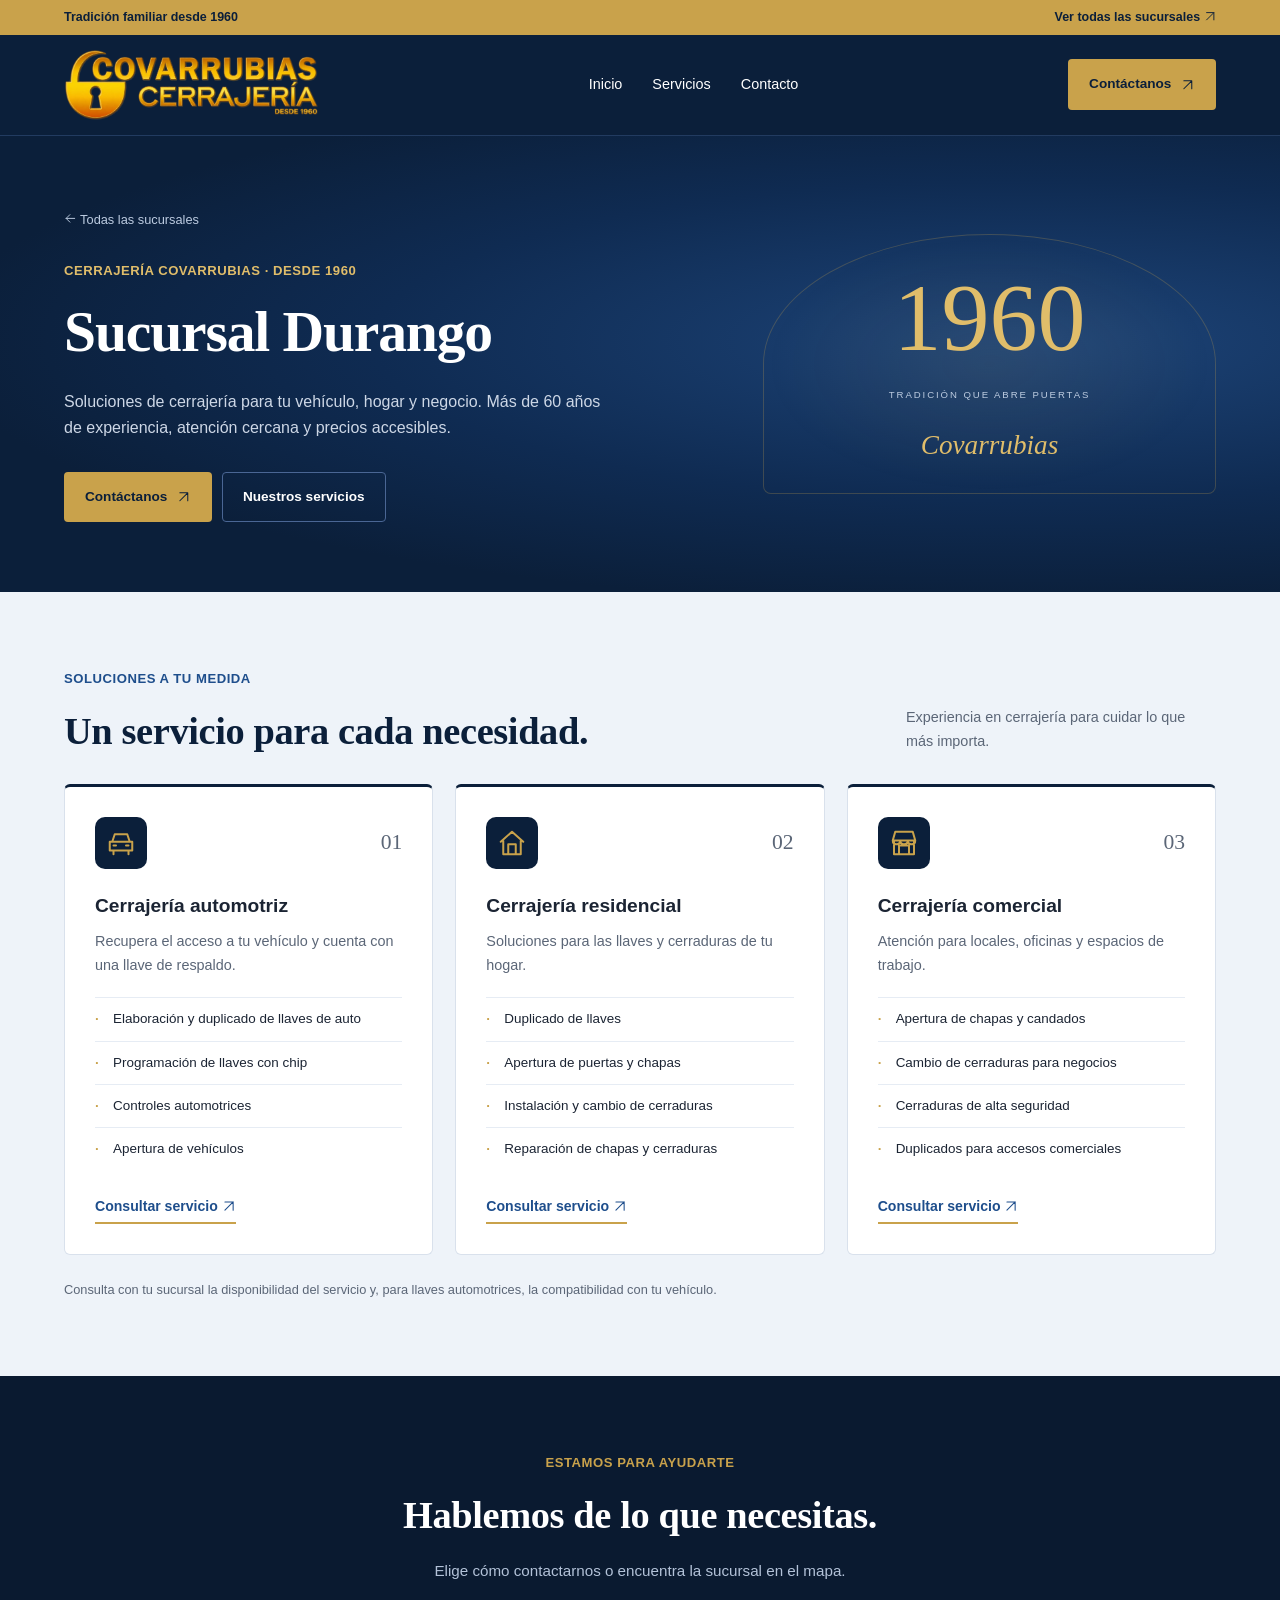
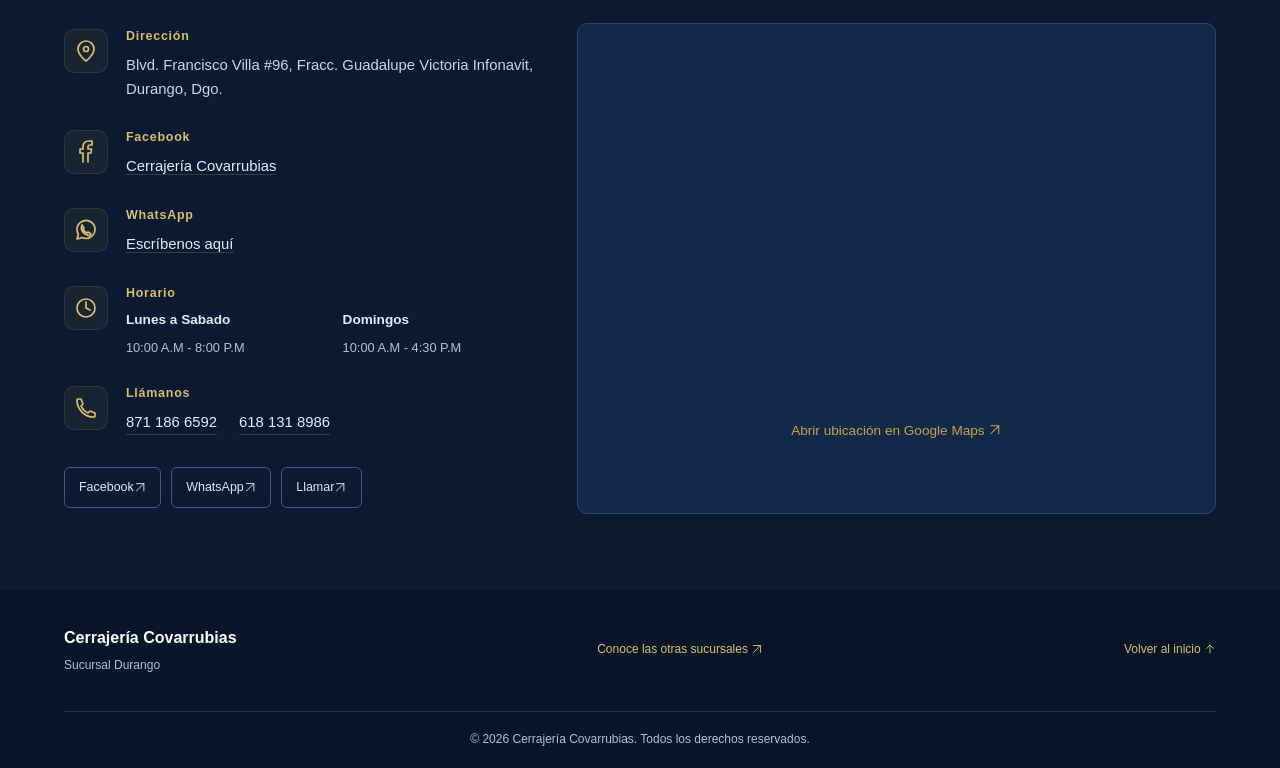
==== sucursales/durango.html @ 347af793 "Primera version" ====
<!DOCTYPE html>
<html lang="es-MX">
<head>
<meta charset="UTF-8"><meta name="viewport" content="width=device-width, initial-scale=1.0">
<meta name="description" content="Cerrajería Covarrubias, Sucursal Durango. Consulta servicios, ubicación y contacto.">
<title>Sucursal Durango | Cerrajería Covarrubias</title>
<link rel="stylesheet" href="../css/estilos.css">
</head>
<body class="pagina-sucursal" data-sucursal="durango">
<a class="saltar" href="#contenido">Ir al contenido</a>
<div class="franja"><div class="contenedor"><span>Tradición familiar desde 1960</span><a href="../index.html#contacto">Ver todas las sucursales <svg class="icono-flecha" viewBox="0 0 24 24" fill="none" stroke="currentColor" stroke-width="1.8" stroke-linecap="round" stroke-linejoin="round" aria-hidden="true" focusable="false"><path d="M5 19 19 5M5 5h14v14"/></svg></a></div></div>
<header class="encabezado"><div class="contenedor barra">
<a href="../index.html" aria-label="Cerrajería Covarrubias, página principal"><img class="logo" src="../img/logotipo.png" alt="Cerrajería Covarrubias, desde 1960" width="1600" height="537"></a>
<nav aria-label="Navegación de la sucursal"><a href="#inicio">Inicio</a><a href="#servicios">Servicios</a><a href="#contacto">Contacto</a></nav>
<a class="boton principal contacto-header" href="#contacto">Contáctanos <svg class="icono-flecha" viewBox="0 0 24 24" fill="none" stroke="currentColor" stroke-width="1.8" stroke-linecap="round" stroke-linejoin="round" aria-hidden="true" focusable="false"><path d="M5 19 19 5M5 5h14v14"/></svg></a>
</div></header>
<main id="contenido">
<section class="presentacion" id="inicio"><div class="contenedor portada portada-sucursal">
<div><a class="regresar" href="../index.html#contacto"><svg class="icono-flecha" viewBox="0 0 24 24" fill="none" stroke="currentColor" stroke-width="1.8" stroke-linecap="round" stroke-linejoin="round" aria-hidden="true" focusable="false"><path d="M20 12H4m7-7-7 7 7 7"/></svg> Todas las sucursales</a><p class="etiqueta">CERRAJERÍA COVARRUBIAS · DESDE 1960</p><h1>Sucursal Durango</h1><p class="introduccion">Soluciones de cerrajería para tu vehículo, hogar y negocio. Más de 60 años de experiencia, atención cercana y precios accesibles.</p><div class="acciones"><a class="boton principal" href="#contacto">Contáctanos <svg class="icono-flecha" viewBox="0 0 24 24" fill="none" stroke="currentColor" stroke-width="1.8" stroke-linecap="round" stroke-linejoin="round" aria-hidden="true" focusable="false"><path d="M5 19 19 5M5 5h14v14"/></svg></a><a class="boton oscuro" href="#servicios">Nuestros servicios</a></div></div>
<div class="marca-sucursal" aria-hidden="true"><span class="marca-anio">1960</span><span class="marca-leyenda">TRADICIÓN QUE ABRE PUERTAS</span><span class="marca-firma">Covarrubias</span></div>
</div></section>
<section class="fondo-claro" id="servicios"><div class="contenedor seccion">
  <div class="titulo-seccion"><div><p class="etiqueta">SOLUCIONES A TU MEDIDA</p><h2>Un servicio para cada necesidad.</h2></div><p>Experiencia en cerrajería para cuidar lo que más importa.</p></div>
  <div class="servicios-grid">
    <article class="servicio"><div class="cabecera-servicio"><span class="icono"><svg viewBox="0 0 24 24" fill="none" stroke="currentColor" stroke-width="1.6" stroke-linecap="round" stroke-linejoin="round" aria-hidden="true"><path d="m5 11 2-6h10l2 6M3 11h18v7H3zM6 18v3m12-3v3M6 14h2m8 0h2"/></svg></span><span class="numero">01</span></div><h3>Cerrajería automotriz</h3><p>Recupera el acceso a tu vehículo y cuenta con una llave de respaldo.</p><ul><li>Elaboración y duplicado de llaves de auto</li><li>Programación de llaves con chip</li><li>Controles automotrices</li><li>Apertura de vehículos</li></ul><a class="enlace" href="#contacto">Consultar servicio <svg class="icono-flecha" viewBox="0 0 24 24" fill="none" stroke="currentColor" stroke-width="1.8" stroke-linecap="round" stroke-linejoin="round" aria-hidden="true" focusable="false"><path d="M5 19 19 5M5 5h14v14"/></svg></a></article>
    <article class="servicio"><div class="cabecera-servicio"><span class="icono"><svg viewBox="0 0 24 24" fill="none" stroke="currentColor" stroke-width="1.6" stroke-linecap="round" stroke-linejoin="round" aria-hidden="true"><path d="m3 11 9-8 9 8M5 10v11h14V10M9 21v-8h6v8"/></svg></span><span class="numero">02</span></div><h3>Cerrajería residencial</h3><p>Soluciones para las llaves y cerraduras de tu hogar.</p><ul><li>Duplicado de llaves</li><li>Apertura de puertas y chapas</li><li>Instalación y cambio de cerraduras</li><li>Reparación de chapas y cerraduras</li></ul><a class="enlace" href="#contacto">Consultar servicio <svg class="icono-flecha" viewBox="0 0 24 24" fill="none" stroke="currentColor" stroke-width="1.8" stroke-linecap="round" stroke-linejoin="round" aria-hidden="true" focusable="false"><path d="M5 19 19 5M5 5h14v14"/></svg></a></article>
    <article class="servicio"><div class="cabecera-servicio"><span class="icono"><svg viewBox="0 0 24 24" fill="none" stroke="currentColor" stroke-width="1.6" stroke-linecap="round" stroke-linejoin="round" aria-hidden="true"><path d="M3 10h18l-2-7H5zM4 10v11h16V10M8 21v-7h8v7M3 10c0 4 6 4 6 0 0 4 6 4 6 0 0 4 6 4 6 0"/></svg></span><span class="numero">03</span></div><h3>Cerrajería comercial</h3><p>Atención para locales, oficinas y espacios de trabajo.</p><ul><li>Apertura de chapas y candados</li><li>Cambio de cerraduras para negocios</li><li>Cerraduras de alta seguridad</li><li>Duplicados para accesos comerciales</li></ul><a class="enlace" href="#contacto">Consultar servicio <svg class="icono-flecha" viewBox="0 0 24 24" fill="none" stroke="currentColor" stroke-width="1.8" stroke-linecap="round" stroke-linejoin="round" aria-hidden="true" focusable="false"><path d="M5 19 19 5M5 5h14v14"/></svg></a></article>
  </div><p class="nota">Consulta con tu sucursal la disponibilidad del servicio y, para llaves automotrices, la compatibilidad con tu vehículo.</p>
</div></section>
<section id="contacto" class="contacto-social"><div class="contenedor seccion">
 <div class="contacto-intro"><p class="etiqueta">ESTAMOS PARA AYUDARTE</p><h2>Hablemos de lo que necesitas.</h2><p>Elige cómo contactarnos o encuentra la sucursal en el mapa.</p></div>
 <div class="contacto-mapa"><div class="contacto-lista"><div class="fila-contacto"><span class="icono-fila" aria-hidden="true"><svg viewBox="0 0 24 24" fill="none" stroke="currentColor" stroke-width="1.7" stroke-linecap="round" stroke-linejoin="round" focusable="false"><path d="M20 10c0 6-8 12-8 12S4 16 4 10a8 8 0 1 1 16 0Z"/><circle cx="12" cy="10" r="2.5"/></svg></span><div><h3>Dirección</h3><p data-texto="direccion">Blvd. Francisco Villa #96, Fracc. Guadalupe Victoria Infonavit, Durango, Dgo.</p></div></div><div class="fila-contacto"><span class="icono-fila" aria-hidden="true"><svg viewBox="0 0 24 24" fill="none" stroke="currentColor" stroke-width="1.7" stroke-linecap="round" stroke-linejoin="round" focusable="false"><path d="M14 22v-9h3l.5-4H14V7c0-1.5.6-2 2-2h2V1h-3c-4 0-6 2-6 6v2H6v4h3v9"/></svg></span><div><h3>Facebook</h3><a data-red="facebook" data-facebook-nombre>Visita nuestra página</a></div></div><div class="fila-contacto"><span class="icono-fila" aria-hidden="true"><svg viewBox="0 0 24 24" fill="none" stroke="currentColor" stroke-width="1.7" stroke-linecap="round" stroke-linejoin="round" focusable="false"><path d="M21 11.5a9 9 0 0 1-9 9 9 9 0 0 1-4-.9L3 21l1.4-4.7A9 9 0 1 1 21 11.5Z"/><path d="m8 7 2 3-1 1a9 9 0 0 0 4 4l1-1 3 2c-1 3-4 1-6 0s-5-5-3-9Z"/></svg></span><div><h3>WhatsApp</h3><a data-red="whatsapp">Escríbenos aquí</a></div></div><div class="fila-contacto"><span class="icono-fila" aria-hidden="true"><svg viewBox="0 0 24 24" fill="none" stroke="currentColor" stroke-width="1.7" stroke-linecap="round" stroke-linejoin="round" focusable="false"><circle cx="12" cy="12" r="9"/><path d="M12 6v6l4 2"/></svg></span><div><h3>Horario</h3><div class="horarios" data-horarios>Consulta nuestros horarios</div></div></div><div class="fila-contacto"><span class="icono-fila" aria-hidden="true"><svg viewBox="0 0 24 24" fill="none" stroke="currentColor" stroke-width="1.7" stroke-linecap="round" stroke-linejoin="round" focusable="false"><path d="M7 3H4a1 1 0 0 0-1 1c0 9.4 7.6 17 17 17a1 1 0 0 0 1-1v-3l-5-2-2 2a14 14 0 0 1-7-7l2-2z"/></svg></span><div><h3>Llámanos</h3><div class="telefonos-contacto" data-telefonos>Consulta nuestros teléfonos</div></div></div><div class="botones-sociales"><a class="boton-social" data-red="facebook">Facebook <svg class="icono-flecha" viewBox="0 0 24 24" fill="none" stroke="currentColor" stroke-width="1.8" stroke-linecap="round" stroke-linejoin="round" aria-hidden="true" focusable="false"><path d="M5 19 19 5M5 5h14v14"/></svg></a><a class="boton-social" data-red="whatsapp">WhatsApp <svg class="icono-flecha" viewBox="0 0 24 24" fill="none" stroke="currentColor" stroke-width="1.8" stroke-linecap="round" stroke-linejoin="round" aria-hidden="true" focusable="false"><path d="M5 19 19 5M5 5h14v14"/></svg></a><a class="boton-social" data-llamada>Llamar <svg class="icono-flecha" viewBox="0 0 24 24" fill="none" stroke="currentColor" stroke-width="1.8" stroke-linecap="round" stroke-linejoin="round" aria-hidden="true" focusable="false"><path d="M5 19 19 5M5 5h14v14"/></svg></a></div></div><div class="mapa-sucursal"><iframe title="Mapa de Sucursal Durango, Cerrajería Covarrubias" src="https://www.google.com/maps?q=Boulevard%20Francisco%20Villa%2096%2C%20Guadalupe%20Victoria%20Infonavit%2C%20Durango%2C%20Durango&amp;output=embed" loading="eager" referrerpolicy="strict-origin-when-cross-origin" allowfullscreen></iframe><a href="https://maps.app.goo.gl/Qq6E7m3ZsMFEN5Fp7" target="_blank" rel="noopener noreferrer">Abrir ubicación en Google Maps <svg class="icono-flecha" viewBox="0 0 24 24" fill="none" stroke="currentColor" stroke-width="1.8" stroke-linecap="round" stroke-linejoin="round" aria-hidden="true" focusable="false"><path d="M5 19 19 5M5 5h14v14"/></svg><span class="solo-lector"> (abre otra pestaña)</span></a></div></div>
 </div></section>
</main>
<footer><div class="contenedor pie"><div><strong>Cerrajería Covarrubias</strong><p>Sucursal Durango</p></div><a href="../index.html#contacto">Conoce las otras sucursales <svg class="icono-flecha" viewBox="0 0 24 24" fill="none" stroke="currentColor" stroke-width="1.8" stroke-linecap="round" stroke-linejoin="round" aria-hidden="true" focusable="false"><path d="M5 19 19 5M5 5h14v14"/></svg></a><a href="#inicio">Volver al inicio <svg class="icono-flecha" viewBox="0 0 24 24" fill="none" stroke="currentColor" stroke-width="1.8" stroke-linecap="round" stroke-linejoin="round" aria-hidden="true" focusable="false"><path d="M12 20V4m-7 7 7-7 7 7"/></svg></a></div><div class="contenedor derechos">© 2026 Cerrajería Covarrubias. Todos los derechos reservados.</div></footer>
<script src="../js/configuracion.js"></script>
<script src="../js/contacto.js"></script>
</body>
</html>
---- css/estilos.css ----
/* Identidad: azul marino, azul y dorado. Sin fuentes ni bibliotecas externas. */
:root {
  --marino:#0b1f3a;
  --marino-profundo:#071529;
  --azul:#1e4e8c;
  --azul-claro:#eef3f9;
  --oro:#c9a24b;
  --oro-claro:#e0bd6a;
  --oro-oscuro:#8a6a1f;
  --texto:#1b2433;
  --gris:#5b6677;
  --linea:#d9e1ec;
}
* { box-sizing:border-box; }
html { scroll-behavior:smooth; scroll-padding-top:110px; }
body { margin:0; font-family:Arial,Helvetica,sans-serif; color:var(--texto); line-height:1.65; }
a { color:inherit; }
img { display:block; max-width:100%; height:auto; }
.contenedor { width:min(1200px,90%); margin-inline:auto; }
.franja { background:var(--oro); color:var(--marino); font-size:.78rem; font-weight:600; }
.franja .contenedor { display:flex; justify-content:space-between; padding-block:7px; }
.franja a { text-decoration:none; }
.encabezado { position:sticky; top:0; z-index:20; background:var(--marino); color:#fff; border-bottom:1px solid #223b60; }
.barra { display:flex; align-items:center; justify-content:space-between; gap:24px; padding-block:14px; }
.logo { width:255px; }
nav { display:flex; gap:30px; }
nav a { text-decoration:none; font-size:.9rem; padding:10px 0; position:relative; }
nav a::after { content:''; position:absolute; bottom:2px; left:0; width:0; height:2px; background:var(--oro); transition:width .2s; }
nav a:hover::after,nav a:focus-visible::after { width:100%; }
.boton { display:inline-flex; align-items:center; justify-content:center; gap:10px; padding:13px 20px; border:1px solid transparent; border-radius:5px; font-weight:700; font-size:.85rem; text-decoration:none; transition:background .2s,transform .2s,box-shadow .2s; }
.boton:hover {  }
.principal { background:var(--oro); color:#0b1f3a; }
.principal:hover { background:#e0bd6a; box-shadow:0 5px 20px #c9a24b20; }
.oscuro { border-color:#4a6694; color:white; }
.oscuro:hover { background:#16335c; }
.secundario { border-color:#d9e1ec; background:white; }
.secundario:hover { background:#eef3f9; }
.presentacion { background:radial-gradient(ellipse at 80% 45%,#1d4478 0%,#0f2b52 45%,#0b1f3a 75%); color:white; overflow:hidden; }
.portada { display:grid; grid-template-columns:1.2fr 1fr; gap:50px; align-items:center; padding-block:72px 58px; }
.etiqueta { display:flex; align-items:center; gap:12px; color:var(--azul); font-size:.82rem; font-weight:700; letter-spacing:.04em; margin:0 0 18px; }
.presentacion .etiqueta,.domicilio .etiqueta { color:var(--oro); }
.linea { width:30px; height:2px; background:var(--oro); }
h1 { font-family:Georgia,"Times New Roman",serif; font-weight:700; font-size:clamp(2.7rem,5vw,4.5rem); line-height:1.1; letter-spacing:-.02em; margin:0 0 26px; }
h1 em { color:var(--oro-claro); font-style:italic; font-weight:400; }
.introduccion { color:#cdd7e6; max-width:550px; font-size:1rem; margin-bottom:30px; }
.acciones { display:flex; flex-wrap:wrap; gap:10px; }
.confianza { display:flex; gap:30px; border-top:1px solid #2f4d7a; margin-top:34px; padding-top:22px; font-size:.78rem; color:#c0cde0; }
.confianza strong { color:white; }
.visual-portada { position:relative; height:420px; display:flex; align-items:center; justify-content:center; }
.circulo { position:absolute; width:350px; height:350px; border:1px solid #c9a24b33; border-radius:50%; }
.circulo-dos { width:280px; height:280px; border-style:dashed; }
.llave-hero { position:relative; width:360px; filter:drop-shadow(12px 20px 16px #0008); }
.rotulo { position:absolute; font-size:.65rem; letter-spacing:.17em; color:#c3d0e4; }
.rotulo-arriba { top:0; right:0; }
.rotulo-abajo { bottom:0; left:5%; color:var(--oro); font-weight:700; }
.rotulo-abajo span { display:block; color:#a9b9d1; letter-spacing:0; font-weight:400; margin-top:4px; }
.sello { position:absolute; right:0; bottom:38px; background:var(--oro); color:var(--marino); padding:18px; width:120px; transform:rotate(6deg); box-shadow:0 8px 25px #0004; }
.sello strong { display:block; font-family:Georgia,serif; font-size:2rem; line-height:1.1; }
.sello span { display:block; font-size:.52rem; letter-spacing:.1em; margin-top:7px; }
.banda-servicios { background:#10294a; color:#dbe5f3; border-top:1px solid #23406b; }
.banda-servicios .contenedor { display:grid; grid-template-columns:repeat(4,1fr); padding-block:22px; }
.banda-servicios span { display:flex; gap:14px; align-items:center; justify-content:center; font-size:.85rem; border-right:1px solid #2a4670; }
.banda-servicios span:last-child { border:0; }
.banda-servicios svg { width:25px; height:25px; color:var(--oro); }
.seccion { padding-block:76px; }
h2 { font-family:Georgia,"Times New Roman",serif; font-weight:700; font-size:clamp(1.8rem,3vw,2.5rem); line-height:1.2; letter-spacing:-.01em; margin:0 0 20px; color:var(--marino); }
.nosotros { display:grid; grid-template-columns:1fr 1fr; gap:70px; }
.nosotros p:not(.etiqueta) { color:var(--gris); margin:0 0 18px; }
.enlace { font-size:.88rem; text-decoration:none; font-weight:700; color:var(--azul); border-bottom:2px solid var(--oro); padding-bottom:4px; width:fit-content; }
.enlace:hover { color:#0b1f3a; }
.fondo-claro { background:var(--azul-claro); }
.titulo-seccion { display:flex; justify-content:space-between; align-items:end; gap:40px; margin-bottom:30px; }
.titulo-seccion h2 { margin-bottom:0; }
.titulo-seccion>p { max-width:310px; font-size:.9rem; color:var(--gris); margin:0; }
.servicios-grid { display:grid; grid-template-columns:repeat(3,minmax(0,1fr)); gap:22px; }
.servicio { background:white; border:1px solid var(--linea); border-top:3px solid var(--marino); border-radius:6px; padding:30px; display:flex; flex-direction:column; transition:box-shadow .25s,border-color .25s; }
.servicio:hover { box-shadow:0 14px 30px #0b1f3a18; border-top-color:var(--oro); }
.cabecera-servicio { display:flex; align-items:center; justify-content:space-between; margin-bottom:25px; }
.icono { display:flex; align-items:center; justify-content:center; width:52px; height:52px; background:#0b1f3a; color:#c9a24b; border-radius:10px; }
.icono svg { width:30px; height:30px; }
.numero { color:#5b6677; font-family:Georgia,serif; font-size:1.35rem; }
h3 { font-size:1.2rem; line-height:1.25; margin:0 0 12px; }
.servicio>p { color:var(--gris); font-size:.9rem; margin:0 0 20px; }
.servicio ul { padding:0; list-style:none; margin:0 0 25px; font-size:.84rem; }
.servicio li { border-top:1px solid #e6ecf4; padding:10px 0 10px 18px; position:relative; }
.servicio li::before { content:'·'; position:absolute; left:0; color:#c9a24b; font-weight:bold; }
.servicio .enlace { margin-top:auto; }
.nota { color:var(--gris); font-size:.8rem; margin:24px 0 0; }
.domicilio { background:linear-gradient(110deg,#0b1f3a,#17406f); color:white; }
.domicilio-interior { padding-block:45px; display:flex; align-items:center; justify-content:space-between; gap:30px; }
.domicilio h2 { margin:0 0 10px; }
.domicilio p:not(.etiqueta) { color:#cdd9ea; margin:0; }
/* Sucursales compactas: cuatro, dos o una columna según el espacio disponible. */
.tarjetas { display:grid; grid-template-columns:repeat(4,minmax(0,1fr)); gap:16px; }
.tarjeta { border:1px solid #d9e1ec; border-radius:9px; padding:24px 20px; display:flex; flex-direction:column; position:relative; overflow:hidden; transition:transform .25s,box-shadow .25s,border-color .25s; }
.tarjeta::before { content:''; position:absolute; top:0; left:0; right:0; height:3px; background:var(--marino); transition:background .25s; }
.tarjeta:hover,.tarjeta:focus-within {  border-color:#b9c8dc; box-shadow:0 12px 26px #0b1f3a14; }
.ciudad { color:var(--gris); font-size:.7rem; margin:0 0 12px; }
.tarjeta h3 { font-size:1.25rem; margin-bottom:18px; }
.telefono { font-size:1.05rem; font-weight:700; text-decoration:none; margin-top:auto; margin-bottom:18px; width:fit-content; }
.tarjeta .acciones { display:grid; grid-template-columns:1fr; gap:8px; }
.tarjeta .boton { font-size:.78rem; padding:9px 12px; }
footer { background:var(--marino-profundo); color:#b3c0d4; }
.pie { display:flex; justify-content:space-between; align-items:center; gap:25px; padding-block:35px; font-size:.75rem; }
.pie strong { font-size:1rem; color:white; }
.pie p { margin:5px 0 0; }
.pie a { color:var(--oro); text-decoration:none; }
a:focus-visible { outline:3px solid #3984d6; outline-offset:5px; }
.saltar { position:absolute; top:-100px; left:15px; background:white; padding:12px; z-index:50; }
.saltar:focus { top:10px; }
.solo-lector { position:absolute; width:1px; height:1px; overflow:hidden; clip-path:inset(50%); }
@media (max-width:1000px) { .contacto-header { display:none; } .portada { gap:25px; } .visual-portada { height:360px; } .llave-hero { width:300px; } .circulo { width:290px; height:290px; } .circulo-dos { width:230px; height:230px; } .tarjetas { grid-template-columns:repeat(2,minmax(0,1fr)); } .servicio { padding:24px; } }
@media (max-width:720px) {
 html { scroll-padding-top:140px; }
 .franja .contenedor { justify-content:center; } .franja a { display:none; }
 .barra { flex-direction:column; gap:7px; padding-block:10px; } .logo { width:220px; } nav { gap:32px; } nav a { padding:6px 0; }
 .portada { grid-template-columns:1fr; padding-block:42px; gap:35px; } .visual-portada { height:310px; max-width:420px; width:100%; margin:auto; } .rotulo-arriba { font-size:.55rem; }
 .banda-servicios .contenedor { grid-template-columns:repeat(2,1fr); gap:22px 0; } .banda-servicios span { font-size:.75rem; } .banda-servicios span:nth-child(2) { border:0; }
 .seccion { padding-block:48px; } .nosotros { grid-template-columns:1fr; gap:20px; } .titulo-seccion { flex-direction:column; align-items:start; gap:15px; } .titulo-seccion>p { max-width:100%; }
 .servicios-grid { grid-template-columns:1fr; } .domicilio-interior { flex-direction:column; align-items:start; }
 .pie { flex-direction:column; align-items:start; gap:18px; }
}
@media (max-width:420px) { .tarjetas { grid-template-columns:1fr; } .tarjeta .acciones { grid-template-columns:1fr 1fr; } .confianza { gap:15px; font-size:.7rem; } }
@media (prefers-reduced-motion:reduce) { html { scroll-behavior:auto; } *,*::before,*::after { transition:none !important; } .boton:hover,.servicio:hover,.tarjeta:hover,.tarjeta:focus-within { transform:none; } }
/* Tarjetas de acceso y páginas independientes de las sucursales. */
.tarjeta-enlace { min-height:150px; padding:22px; }
.indice-sucursal { color:#8a6a1f; font-size:.72rem; letter-spacing:.12em; margin-bottom:16px; }
.tarjeta-enlace h3 { margin-bottom:24px; }
.tarjeta-enlace>.boton { margin-top:auto; width:100%; }
.portada-sucursal { grid-template-columns:1.4fr 1fr; gap:65px; }
.portada-sucursal h1 { font-size:clamp(2.4rem,4.5vw,4rem); }
.regresar { display:inline-block; color:#bccbe0; font-size:.8rem; text-decoration:none; margin-bottom:30px; }
.regresar:hover { color:var(--oro); }
.contacto-destacado { border:1px solid #2f4d7a; background:#12294a; border-radius:12px; padding:32px; }
.telefono-destacado { color:var(--oro); font-size:clamp(1.5rem,2.8vw,2rem); font-weight:700; text-decoration:none; }
.contacto-destacado>p:not(.etiqueta) { color:#c9d5e6; font-size:.9rem; }
.distintivo { display:block; border-top:1px solid #2f4d7a; padding-top:17px; margin-top:23px; color:#d3deed; font-size:.8rem; }
.datos-sucursal { display:grid; grid-template-columns:1fr 1fr; gap:25px; }
.panel-datos { border:1px solid #d9e1ec; border-radius:10px; padding:30px; }
.panel-datos address { font-style:normal; color:var(--gris); }
.panel-datos .boton { margin-top:20px; }
.referencia-local { color:var(--gris); font-size:.9rem; }
.telefono-local { display:inline-block; color:#1e4e8c; font-size:1.6rem; font-weight:700; text-decoration:none; }
.panel-datos>p { color:var(--gris); }
@media (max-width:720px) { .portada-sucursal,.datos-sucursal { grid-template-columns:1fr; gap:25px; } .contacto-destacado,.panel-datos { padding:24px; } }
/* Contacto de sucursales inspirado en la distribución de NUIT. */
.pagina-sucursal .portada-sucursal { padding-block:70px; }
.marca-sucursal { display:flex; flex-direction:column; align-items:center; justify-content:center; min-height:260px; border:1px solid #c9a24b40; border-radius:50% 50% 8px 8px; background:radial-gradient(ellipse,#c9a24b15,transparent 70%); }
.marca-anio { font-family:Georgia,serif; font-size:clamp(4rem,8vw,6rem); line-height:1.2; color:var(--oro); }
.marca-leyenda { font-size:.6rem; letter-spacing:.2em; color:#bccbe0; margin-block:12px 20px; }
.marca-firma { font-family:Georgia,serif; font-style:italic; font-size:1.7rem; color:var(--oro); }
.contacto-social { background:#0a1a30; color:#eef3f9; }
.contacto-intro { text-align:center; margin-bottom:40px; }
.contacto-intro .etiqueta { justify-content:center; color:var(--oro); }
.contacto-intro>p:not(.etiqueta) { color:#b3c2d8; font-size:.95rem; }
.contacto-mapa { display:grid; grid-template-columns:1fr 1.35fr; gap:40px; align-items:start; }
.canales-contacto { display:flex; flex-direction:column; gap:14px; }
.canal { display:flex; align-items:center; gap:18px; padding:22px; background:#12294a; color:#eef3f9; border:1px solid #2a466f; border-radius:9px; font-family:inherit; text-align:left; text-decoration:none; width:100%; transition:transform .2s,border-color .2s,background .2s; }
a.canal:hover {  border-color:var(--oro); background:#183560; }
.canal-icono { width:46px; height:46px; display:flex; align-items:center; justify-content:center; background:#c9a24b18; color:var(--oro); border-radius:50%; flex-shrink:0; }
.canal svg { width:23px; height:23px; }
.canal strong { display:block; font-size:1.05rem; }
.canal small { display:block; color:#b3c2d8; font-size:.8rem; margin-top:3px; }
.flecha { margin-left:auto; color:var(--oro); }
.canal-pendiente { opacity:.65; cursor:default; }
.nota-contacto { color:#b3c2d8; font-size:.8rem; }
.mapa-sucursal { overflow:hidden; border:1px solid #2a466f; border-radius:10px; background:#12294a; }
.mapa-sucursal iframe { display:block; width:100%; height:360px; border:0; }
.mapa-sucursal>a { display:block; text-align:center; padding:16px; color:var(--oro); font-size:.85rem; text-decoration:none; }
.mapa-sucursal>a:hover { background:#183560; }
@media (max-width:720px) { .contacto-mapa { grid-template-columns:1fr; gap:24px; } .marca-sucursal { min-height:220px; max-width:350px; width:100%; margin:auto; } .pagina-sucursal .portada-sucursal { padding-block:42px; } .mapa-sucursal iframe { height:300px; } }
@media (prefers-reduced-motion:reduce) { a.canal:hover { transform:none; } }
/* Organización de contacto: datos con iconos y botones pequeños al pie. */
.contacto-lista { display:flex; flex-direction:column; gap:28px; padding:6px 0; }
.fila-contacto { display:flex; align-items:flex-start; gap:18px; }
.icono-fila { width:44px; height:44px; flex-shrink:0; display:flex; align-items:center; justify-content:center; background:#c9a24b12; border:1px solid #c9a24b26; border-radius:10px; font-size:1.25rem; }
.fila-contacto h3 { font-size:.78rem; letter-spacing:.06em; color:var(--oro-claro); margin:0 0 8px; }
.fila-contacto p { margin:0; color:#cbd6e6; font-size:.93rem; white-space:pre-line; }
.fila-contacto a { font-size:.93rem; color:#e6ecf5; text-decoration:none; border-bottom:1px solid #c9a24b40; }
.fila-contacto a:hover { color:var(--oro); }
.botones-sociales { display:flex; gap:10px; flex-wrap:wrap; margin-top:4px; }
.boton-social { display:inline-flex; align-items:center; justify-content:center; border:1px solid #3d5b88; border-radius:6px; padding:9px 14px; color:#e0e8f4; font-size:.78rem; text-decoration:none; transition:background .2s,border-color .2s; }
.boton-social:hover { background:#c9a24b17; border-color:var(--oro); color:var(--oro); }
.contacto-mapa { align-items:stretch; }
.contacto-mapa .mapa-sucursal { display:flex; flex-direction:column; }
.contacto-mapa .mapa-sucursal iframe { flex:1; min-height:380px; }
@media (max-width:720px) { .contacto-lista { gap:24px; } .contacto-mapa .mapa-sucursal iframe { min-height:310px; } }
/* Días encima de las horas; el segundo horario a la derecha. */
.fila-contacto>div { flex:1; min-width:0; }
.horarios { display:grid; grid-template-columns:repeat(2,minmax(0,1fr)); gap:12px 22px; }
.horario-columna { display:flex; flex-direction:column; gap:5px; }
.horario-dias { color:#e6ecf5; font-size:.85rem; font-weight:600; }
.horario-horas { color:#b3c2d8; font-size:.8rem; }
/* Iconos de contacto vectoriales con el amarillo de la marca. */
.icono-fila { color:var(--oro); }
.icono-fila svg { display:block; width:24px; height:24px; }
/* Portada principal más compacta para mostrar la franja de servicios. */
body:not(.pagina-sucursal) .portada { padding-block:32px 28px; }
body:not(.pagina-sucursal) .confianza { margin-top:24px; padding-top:16px; }
@media (max-width:720px) {
  body:not(.pagina-sucursal) .portada { padding-block:28px; }
}
.derechos { border-top:1px solid #1e3558; padding-block:18px; text-align:center; font-size:.75rem; color:#b3c0d4; }

/* Lisibilidad y acentos del nuevo tema. */
.domicilio h2, .contacto-social h2 { color:#fff; }
.presentacion .etiqueta, .domicilio .etiqueta, .icono-fila, .marca-anio, .marca-firma, .pie a { color:var(--oro-claro); }
.tarjeta:hover::before, .tarjeta:focus-within::before { background:var(--oro); }
.boton { border-radius:4px; }
body { background:#fff; }
.telefonos-contacto { display:flex; flex-wrap:wrap; gap:8px 22px; }
.telefonos-contacto a { white-space:nowrap; }
/* Flechas vectoriales: misma apariencia en móvil y escritorio. */
.icono-flecha { display:inline-block; width:1em; height:1em; vertical-align:-.12em; flex-shrink:0; }
/* Altura explícita del mapa, también en navegadores móviles. */
.contacto-mapa .mapa-sucursal iframe { flex:none; height:380px; min-height:380px; }
@media (max-width:720px) {
  .contacto-mapa .mapa-sucursal iframe { height:310px; min-height:310px; }
}
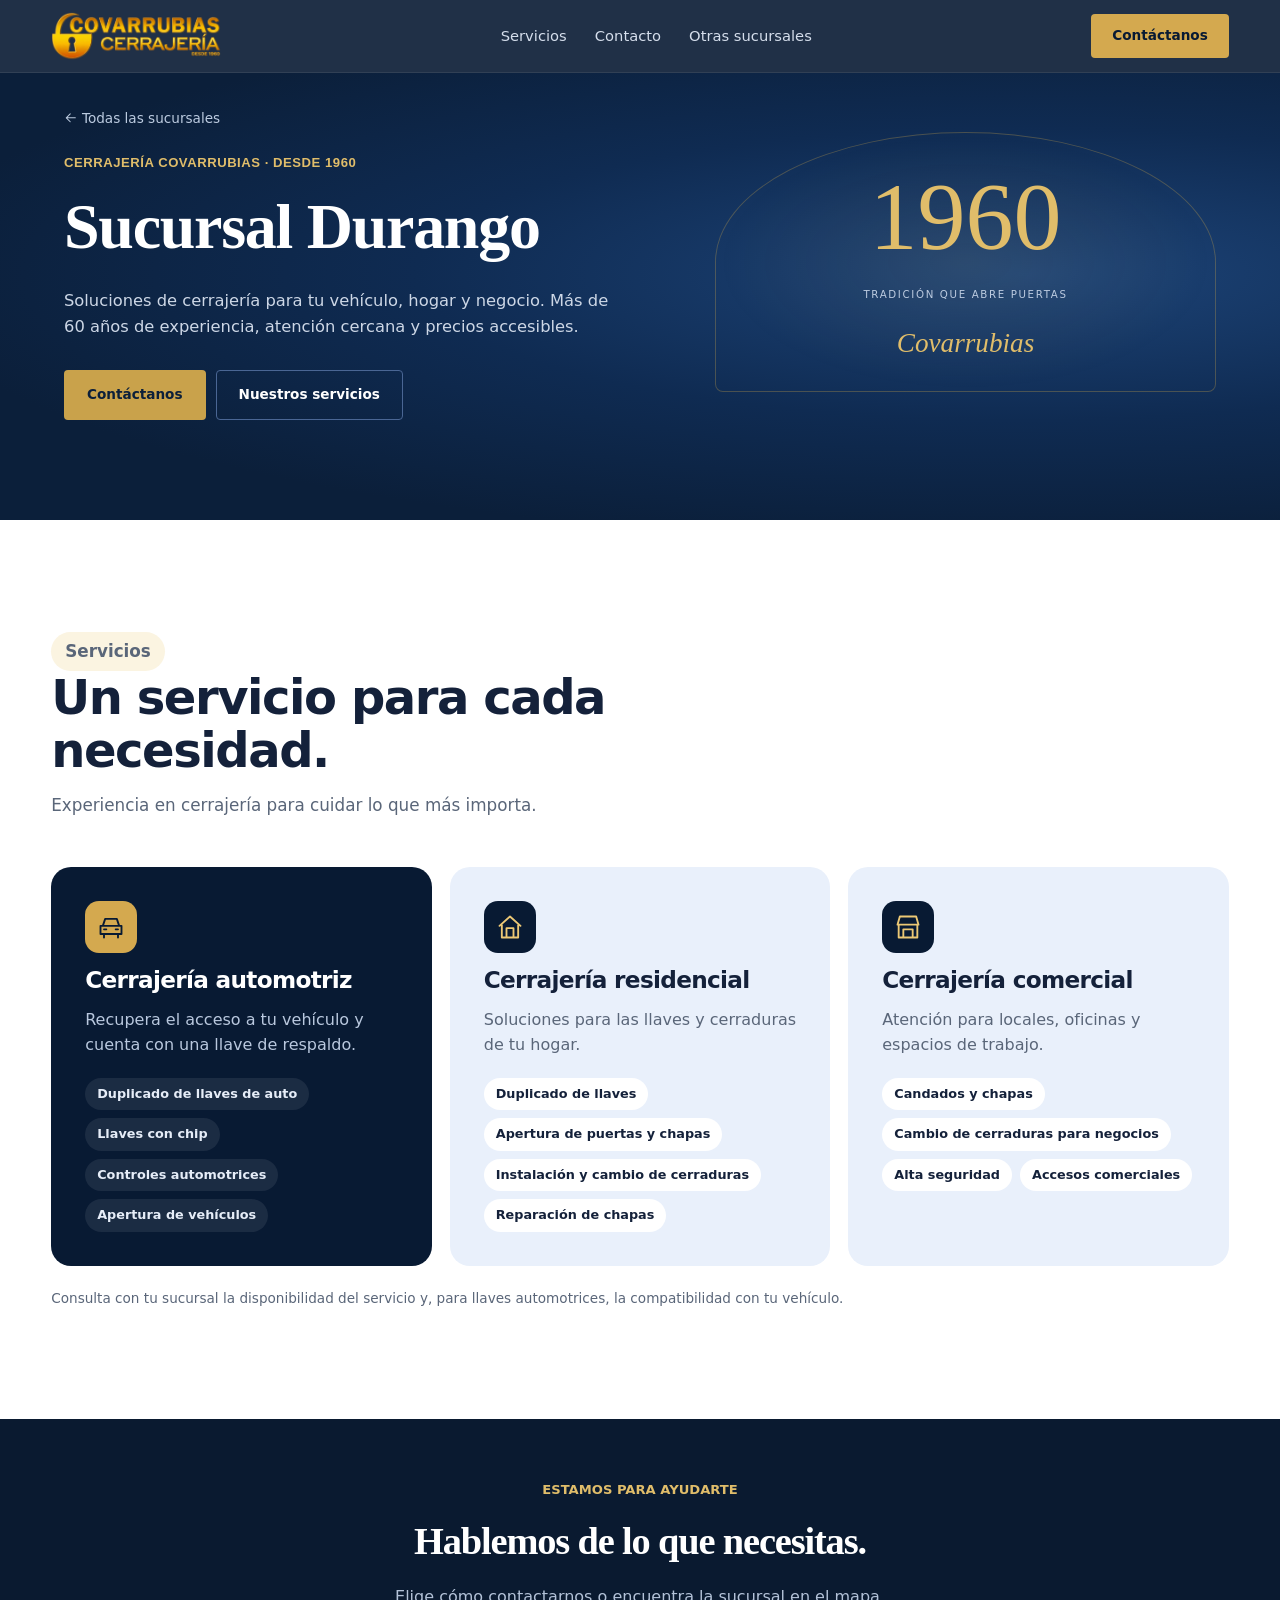
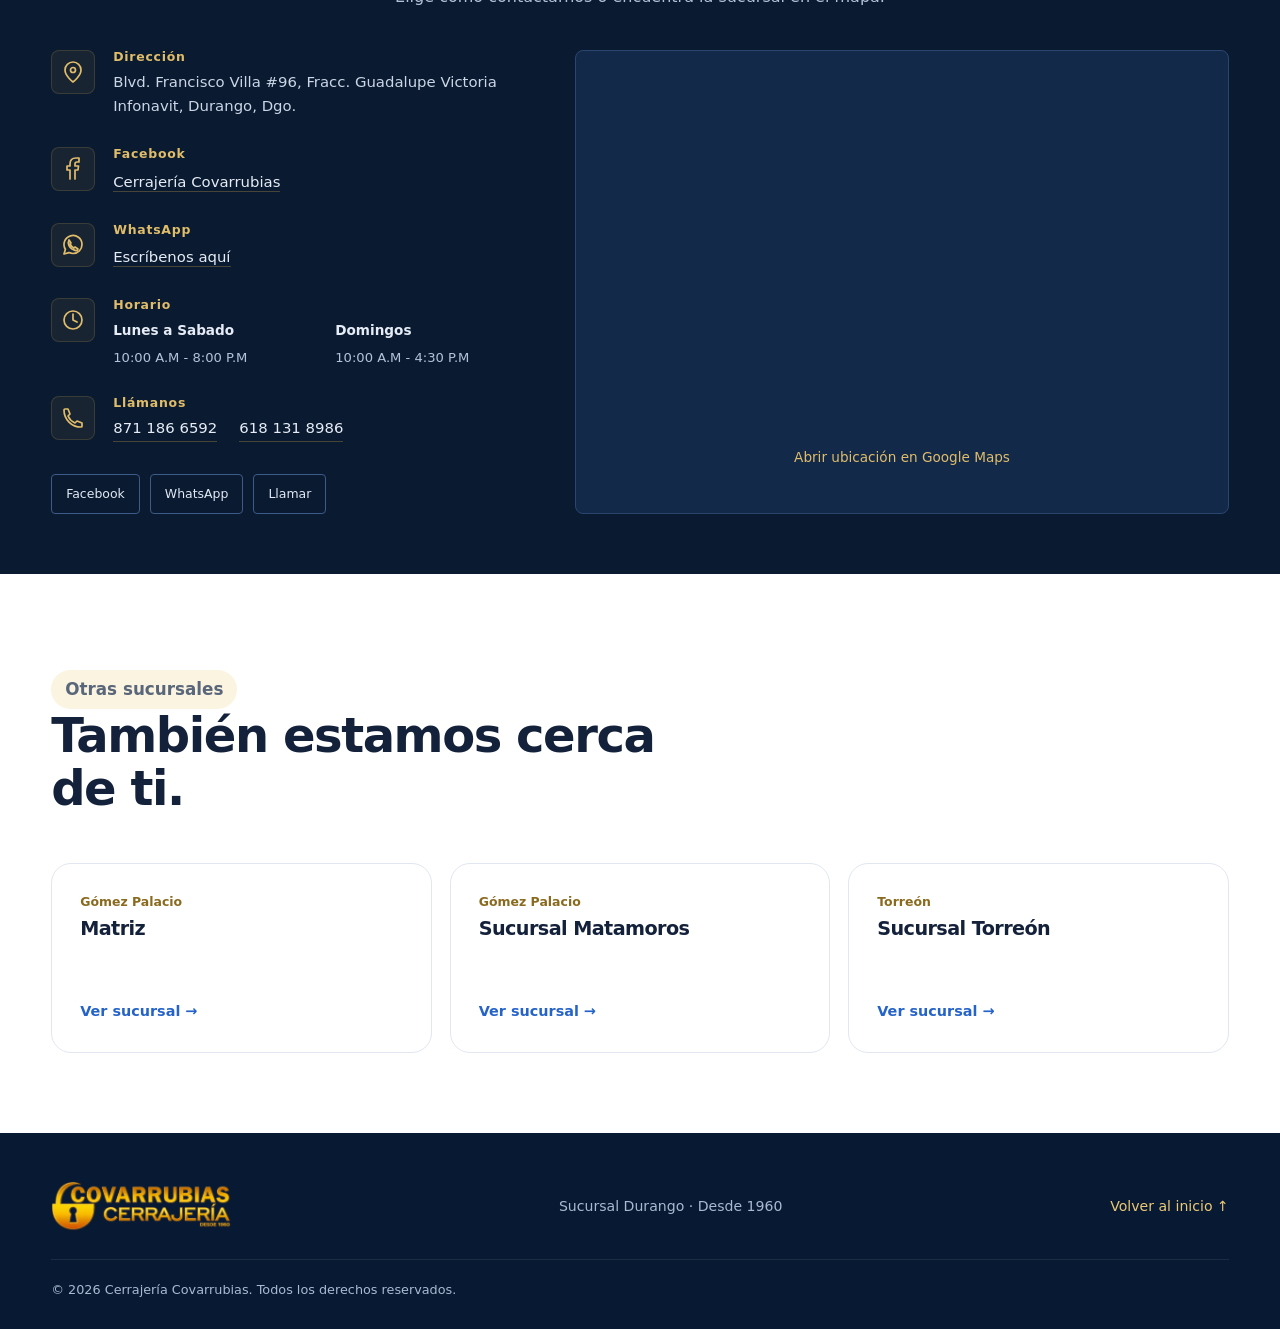
==== commit eb6eaa1d: "Actualizar diseño y simplificar páginas de sucursales" ====
--- a/sucursales/durango.html
+++ b/sucursales/durango.html
@@ -1,39 +1,57 @@
 <!DOCTYPE html>
 <html lang="es-MX">
 <head>
-<meta charset="UTF-8"><meta name="viewport" content="width=device-width, initial-scale=1.0">
+<meta charset="UTF-8">
+<meta name="viewport" content="width=device-width, initial-scale=1.0">
 <meta name="description" content="Cerrajería Covarrubias, Sucursal Durango. Consulta servicios, ubicación y contacto.">
+<meta name="theme-color" content="#081a33">
 <title>Sucursal Durango | Cerrajería Covarrubias</title>
-<link rel="stylesheet" href="../css/estilos.css">
+<link rel="stylesheet" href="../css/inicio.css">
+<link rel="stylesheet" href="../css/sucursal.css">
 </head>
-<body class="pagina-sucursal" data-sucursal="durango">
+<body class="pagina-sucursal">
 <a class="saltar" href="#contenido">Ir al contenido</a>
-<div class="franja"><div class="contenedor"><span>Tradición familiar desde 1960</span><a href="../index.html#contacto">Ver todas las sucursales <svg class="icono-flecha" viewBox="0 0 24 24" fill="none" stroke="currentColor" stroke-width="1.8" stroke-linecap="round" stroke-linejoin="round" aria-hidden="true" focusable="false"><path d="M5 19 19 5M5 5h14v14"/></svg></a></div></div>
-<header class="encabezado"><div class="contenedor barra">
-<a href="../index.html" aria-label="Cerrajería Covarrubias, página principal"><img class="logo" src="../img/logotipo.png" alt="Cerrajería Covarrubias, desde 1960" width="1600" height="537"></a>
-<nav aria-label="Navegación de la sucursal"><a href="#inicio">Inicio</a><a href="#servicios">Servicios</a><a href="#contacto">Contacto</a></nav>
-<a class="boton principal contacto-header" href="#contacto">Contáctanos <svg class="icono-flecha" viewBox="0 0 24 24" fill="none" stroke="currentColor" stroke-width="1.8" stroke-linecap="round" stroke-linejoin="round" aria-hidden="true" focusable="false"><path d="M5 19 19 5M5 5h14v14"/></svg></a>
+<header class="top"><div class="wrap">
+  <a href="../index.html" aria-label="Cerrajería Covarrubias, inicio"><img src="../img/logotipo.png" alt="Cerrajería Covarrubias, desde 1960" width="1523" height="431"></a>
+  <nav aria-label="Navegación de la sucursal"><a href="#servicios">Servicios</a><a href="#contacto">Contacto</a><a href="../index.html#sucursales">Otras sucursales</a></nav>
+  <a class="btn btn-oro" href="#contacto">Contáctanos</a>
 </div></header>
+
 <main id="contenido">
 <section class="presentacion" id="inicio"><div class="contenedor portada portada-sucursal">
-<div><a class="regresar" href="../index.html#contacto"><svg class="icono-flecha" viewBox="0 0 24 24" fill="none" stroke="currentColor" stroke-width="1.8" stroke-linecap="round" stroke-linejoin="round" aria-hidden="true" focusable="false"><path d="M20 12H4m7-7-7 7 7 7"/></svg> Todas las sucursales</a><p class="etiqueta">CERRAJERÍA COVARRUBIAS · DESDE 1960</p><h1>Sucursal Durango</h1><p class="introduccion">Soluciones de cerrajería para tu vehículo, hogar y negocio. Más de 60 años de experiencia, atención cercana y precios accesibles.</p><div class="acciones"><a class="boton principal" href="#contacto">Contáctanos <svg class="icono-flecha" viewBox="0 0 24 24" fill="none" stroke="currentColor" stroke-width="1.8" stroke-linecap="round" stroke-linejoin="round" aria-hidden="true" focusable="false"><path d="M5 19 19 5M5 5h14v14"/></svg></a><a class="boton oscuro" href="#servicios">Nuestros servicios</a></div></div>
+<div><a class="regresar" href="../index.html#sucursales"><svg class="icono-flecha" viewBox="0 0 24 24" fill="none" stroke="currentColor" stroke-width="1.8" stroke-linecap="round" stroke-linejoin="round" aria-hidden="true" focusable="false"><path d="M20 12H4m7-7-7 7 7 7"/></svg> Todas las sucursales</a><p class="etiqueta">CERRAJERÍA COVARRUBIAS · DESDE 1960</p><h1>Sucursal Durango</h1><p class="introduccion">Soluciones de cerrajería para tu vehículo, hogar y negocio. Más de 60 años de experiencia, atención cercana y precios accesibles.</p><div class="acciones"><a class="boton principal" href="#contacto">Contáctanos</a><a class="boton oscuro" href="#servicios">Nuestros servicios</a></div></div>
 <div class="marca-sucursal" aria-hidden="true"><span class="marca-anio">1960</span><span class="marca-leyenda">TRADICIÓN QUE ABRE PUERTAS</span><span class="marca-firma">Covarrubias</span></div>
 </div></section>
-<section class="fondo-claro" id="servicios"><div class="contenedor seccion">
-  <div class="titulo-seccion"><div><p class="etiqueta">SOLUCIONES A TU MEDIDA</p><h2>Un servicio para cada necesidad.</h2></div><p>Experiencia en cerrajería para cuidar lo que más importa.</p></div>
-  <div class="servicios-grid">
-    <article class="servicio"><div class="cabecera-servicio"><span class="icono"><svg viewBox="0 0 24 24" fill="none" stroke="currentColor" stroke-width="1.6" stroke-linecap="round" stroke-linejoin="round" aria-hidden="true"><path d="m5 11 2-6h10l2 6M3 11h18v7H3zM6 18v3m12-3v3M6 14h2m8 0h2"/></svg></span><span class="numero">01</span></div><h3>Cerrajería automotriz</h3><p>Recupera el acceso a tu vehículo y cuenta con una llave de respaldo.</p><ul><li>Elaboración y duplicado de llaves de auto</li><li>Programación de llaves con chip</li><li>Controles automotrices</li><li>Apertura de vehículos</li></ul><a class="enlace" href="#contacto">Consultar servicio <svg class="icono-flecha" viewBox="0 0 24 24" fill="none" stroke="currentColor" stroke-width="1.8" stroke-linecap="round" stroke-linejoin="round" aria-hidden="true" focusable="false"><path d="M5 19 19 5M5 5h14v14"/></svg></a></article>
-    <article class="servicio"><div class="cabecera-servicio"><span class="icono"><svg viewBox="0 0 24 24" fill="none" stroke="currentColor" stroke-width="1.6" stroke-linecap="round" stroke-linejoin="round" aria-hidden="true"><path d="m3 11 9-8 9 8M5 10v11h14V10M9 21v-8h6v8"/></svg></span><span class="numero">02</span></div><h3>Cerrajería residencial</h3><p>Soluciones para las llaves y cerraduras de tu hogar.</p><ul><li>Duplicado de llaves</li><li>Apertura de puertas y chapas</li><li>Instalación y cambio de cerraduras</li><li>Reparación de chapas y cerraduras</li></ul><a class="enlace" href="#contacto">Consultar servicio <svg class="icono-flecha" viewBox="0 0 24 24" fill="none" stroke="currentColor" stroke-width="1.8" stroke-linecap="round" stroke-linejoin="round" aria-hidden="true" focusable="false"><path d="M5 19 19 5M5 5h14v14"/></svg></a></article>
-    <article class="servicio"><div class="cabecera-servicio"><span class="icono"><svg viewBox="0 0 24 24" fill="none" stroke="currentColor" stroke-width="1.6" stroke-linecap="round" stroke-linejoin="round" aria-hidden="true"><path d="M3 10h18l-2-7H5zM4 10v11h16V10M8 21v-7h8v7M3 10c0 4 6 4 6 0 0 4 6 4 6 0 0 4 6 4 6 0"/></svg></span><span class="numero">03</span></div><h3>Cerrajería comercial</h3><p>Atención para locales, oficinas y espacios de trabajo.</p><ul><li>Apertura de chapas y candados</li><li>Cambio de cerraduras para negocios</li><li>Cerraduras de alta seguridad</li><li>Duplicados para accesos comerciales</li></ul><a class="enlace" href="#contacto">Consultar servicio <svg class="icono-flecha" viewBox="0 0 24 24" fill="none" stroke="currentColor" stroke-width="1.8" stroke-linecap="round" stroke-linejoin="round" aria-hidden="true" focusable="false"><path d="M5 19 19 5M5 5h14v14"/></svg></a></article>
-  </div><p class="nota">Consulta con tu sucursal la disponibilidad del servicio y, para llaves automotrices, la compatibilidad con tu vehículo.</p>
+
+<section id="servicios"><div class="wrap">
+  <div class="head"><p class="chip">Servicios</p><h2>Un servicio para cada necesidad.</h2><p>Experiencia en cerrajería para cuidar lo que más importa.</p></div>
+  <div class="bento tres">
+    <article class="card g"><span class="ic"><svg viewBox="0 0 24 24" fill="none" stroke="currentColor" stroke-width="1.6" stroke-linecap="round" stroke-linejoin="round" aria-hidden="true"><path d="m5 11 2-6h10l2 6M3 11h18v7H3zM6 18v3m12-3v3M6 14h2m8 0h2"/></svg></span><h3>Cerrajería automotriz</h3><p>Recupera el acceso a tu vehículo y cuenta con una llave de respaldo.</p><ul><li>Duplicado de llaves de auto</li><li>Llaves con chip</li><li>Controles automotrices</li><li>Apertura de vehículos</li></ul></article>
+    <article class="card m"><span class="ic"><svg viewBox="0 0 24 24" fill="none" stroke="currentColor" stroke-width="1.6" stroke-linecap="round" stroke-linejoin="round" aria-hidden="true"><path d="m3 11 9-8 9 8M5 10v11h14V10M9 21v-8h6v8"/></svg></span><h3>Cerrajería residencial</h3><p>Soluciones para las llaves y cerraduras de tu hogar.</p><ul><li>Duplicado de llaves</li><li>Apertura de puertas y chapas</li><li>Instalación y cambio de cerraduras</li><li>Reparación de chapas</li></ul></article>
+    <article class="card m"><span class="ic"><svg viewBox="0 0 24 24" fill="none" stroke="currentColor" stroke-width="1.6" stroke-linecap="round" stroke-linejoin="round" aria-hidden="true"><path d="M3 10h18l-2-7H5zM4 10v11h16V10M8 21v-7h8v7"/></svg></span><h3>Cerrajería comercial</h3><p>Atención para locales, oficinas y espacios de trabajo.</p><ul><li>Candados y chapas</li><li>Cambio de cerraduras para negocios</li><li>Alta seguridad</li><li>Accesos comerciales</li></ul></article>
+  </div>
+  <p class="nota">Consulta con tu sucursal la disponibilidad del servicio y, para llaves automotrices, la compatibilidad con tu vehículo.</p>
 </div></section>
+
 <section id="contacto" class="contacto-social"><div class="contenedor seccion">
  <div class="contacto-intro"><p class="etiqueta">ESTAMOS PARA AYUDARTE</p><h2>Hablemos de lo que necesitas.</h2><p>Elige cómo contactarnos o encuentra la sucursal en el mapa.</p></div>
- <div class="contacto-mapa"><div class="contacto-lista"><div class="fila-contacto"><span class="icono-fila" aria-hidden="true"><svg viewBox="0 0 24 24" fill="none" stroke="currentColor" stroke-width="1.7" stroke-linecap="round" stroke-linejoin="round" focusable="false"><path d="M20 10c0 6-8 12-8 12S4 16 4 10a8 8 0 1 1 16 0Z"/><circle cx="12" cy="10" r="2.5"/></svg></span><div><h3>Dirección</h3><p data-texto="direccion">Blvd. Francisco Villa #96, Fracc. Guadalupe Victoria Infonavit, Durango, Dgo.</p></div></div><div class="fila-contacto"><span class="icono-fila" aria-hidden="true"><svg viewBox="0 0 24 24" fill="none" stroke="currentColor" stroke-width="1.7" stroke-linecap="round" stroke-linejoin="round" focusable="false"><path d="M14 22v-9h3l.5-4H14V7c0-1.5.6-2 2-2h2V1h-3c-4 0-6 2-6 6v2H6v4h3v9"/></svg></span><div><h3>Facebook</h3><a data-red="facebook" data-facebook-nombre>Visita nuestra página</a></div></div><div class="fila-contacto"><span class="icono-fila" aria-hidden="true"><svg viewBox="0 0 24 24" fill="none" stroke="currentColor" stroke-width="1.7" stroke-linecap="round" stroke-linejoin="round" focusable="false"><path d="M21 11.5a9 9 0 0 1-9 9 9 9 0 0 1-4-.9L3 21l1.4-4.7A9 9 0 1 1 21 11.5Z"/><path d="m8 7 2 3-1 1a9 9 0 0 0 4 4l1-1 3 2c-1 3-4 1-6 0s-5-5-3-9Z"/></svg></span><div><h3>WhatsApp</h3><a data-red="whatsapp">Escríbenos aquí</a></div></div><div class="fila-contacto"><span class="icono-fila" aria-hidden="true"><svg viewBox="0 0 24 24" fill="none" stroke="currentColor" stroke-width="1.7" stroke-linecap="round" stroke-linejoin="round" focusable="false"><circle cx="12" cy="12" r="9"/><path d="M12 6v6l4 2"/></svg></span><div><h3>Horario</h3><div class="horarios" data-horarios>Consulta nuestros horarios</div></div></div><div class="fila-contacto"><span class="icono-fila" aria-hidden="true"><svg viewBox="0 0 24 24" fill="none" stroke="currentColor" stroke-width="1.7" stroke-linecap="round" stroke-linejoin="round" focusable="false"><path d="M7 3H4a1 1 0 0 0-1 1c0 9.4 7.6 17 17 17a1 1 0 0 0 1-1v-3l-5-2-2 2a14 14 0 0 1-7-7l2-2z"/></svg></span><div><h3>Llámanos</h3><div class="telefonos-contacto" data-telefonos>Consulta nuestros teléfonos</div></div></div><div class="botones-sociales"><a class="boton-social" data-red="facebook">Facebook <svg class="icono-flecha" viewBox="0 0 24 24" fill="none" stroke="currentColor" stroke-width="1.8" stroke-linecap="round" stroke-linejoin="round" aria-hidden="true" focusable="false"><path d="M5 19 19 5M5 5h14v14"/></svg></a><a class="boton-social" data-red="whatsapp">WhatsApp <svg class="icono-flecha" viewBox="0 0 24 24" fill="none" stroke="currentColor" stroke-width="1.8" stroke-linecap="round" stroke-linejoin="round" aria-hidden="true" focusable="false"><path d="M5 19 19 5M5 5h14v14"/></svg></a><a class="boton-social" data-llamada>Llamar <svg class="icono-flecha" viewBox="0 0 24 24" fill="none" stroke="currentColor" stroke-width="1.8" stroke-linecap="round" stroke-linejoin="round" aria-hidden="true" focusable="false"><path d="M5 19 19 5M5 5h14v14"/></svg></a></div></div><div class="mapa-sucursal"><iframe title="Mapa de Sucursal Durango, Cerrajería Covarrubias" src="https://www.google.com/maps?q=Boulevard%20Francisco%20Villa%2096%2C%20Guadalupe%20Victoria%20Infonavit%2C%20Durango%2C%20Durango&amp;output=embed" loading="eager" referrerpolicy="strict-origin-when-cross-origin" allowfullscreen></iframe><a href="https://maps.app.goo.gl/Qq6E7m3ZsMFEN5Fp7" target="_blank" rel="noopener noreferrer">Abrir ubicación en Google Maps <svg class="icono-flecha" viewBox="0 0 24 24" fill="none" stroke="currentColor" stroke-width="1.8" stroke-linecap="round" stroke-linejoin="round" aria-hidden="true" focusable="false"><path d="M5 19 19 5M5 5h14v14"/></svg><span class="solo-lector"> (abre otra pestaña)</span></a></div></div>
+ <div class="contacto-mapa"><div class="contacto-lista"><div class="fila-contacto"><span class="icono-fila" aria-hidden="true"><svg viewBox="0 0 24 24" fill="none" stroke="currentColor" stroke-width="1.7" stroke-linecap="round" stroke-linejoin="round" focusable="false"><path d="M20 10c0 6-8 12-8 12S4 16 4 10a8 8 0 1 1 16 0Z"/><circle cx="12" cy="10" r="2.5"/></svg></span><div><h3>Dirección</h3><p>Blvd. Francisco Villa #96, Fracc. Guadalupe Victoria Infonavit, Durango, Dgo.</p></div></div><div class="fila-contacto"><span class="icono-fila" aria-hidden="true"><svg viewBox="0 0 24 24" fill="none" stroke="currentColor" stroke-width="1.7" stroke-linecap="round" stroke-linejoin="round" focusable="false"><path d="M14 22v-9h3l.5-4H14V7c0-1.5.6-2 2-2h2V1h-3c-4 0-6 2-6 6v2H6v4h3v9"/></svg></span><div><h3>Facebook</h3><a href="https://www.facebook.com/share/1E8vo99QZe/?mibextid=wwXIfr" target="_blank" rel="noopener noreferrer">Cerrajería Covarrubias</a></div></div><div class="fila-contacto"><span class="icono-fila" aria-hidden="true"><svg viewBox="0 0 24 24" fill="none" stroke="currentColor" stroke-width="1.7" stroke-linecap="round" stroke-linejoin="round" focusable="false"><path d="M21 11.5a9 9 0 0 1-9 9 9 9 0 0 1-4-.9L3 21l1.4-4.7A9 9 0 1 1 21 11.5Z"/><path d="m8 7 2 3-1 1a9 9 0 0 0 4 4l1-1 3 2c-1 3-4 1-6 0s-5-5-3-9Z"/></svg></span><div><h3>WhatsApp</h3><a href="https://wa.me/528711866592" target="_blank" rel="noopener noreferrer">Escríbenos aquí</a></div></div><div class="fila-contacto"><span class="icono-fila" aria-hidden="true"><svg viewBox="0 0 24 24" fill="none" stroke="currentColor" stroke-width="1.7" stroke-linecap="round" stroke-linejoin="round" focusable="false"><circle cx="12" cy="12" r="9"/><path d="M12 6v6l4 2"/></svg></span><div><h3>Horario</h3><div class="horarios"><div class="horario-columna"><span class="horario-dias">Lunes a Sabado</span><span class="horario-horas">10:00 A.M - 8:00 P.M</span></div><div class="horario-columna"><span class="horario-dias">Domingos</span><span class="horario-horas">10:00 A.M - 4:30 P.M</span></div></div></div></div><div class="fila-contacto"><span class="icono-fila" aria-hidden="true"><svg viewBox="0 0 24 24" fill="none" stroke="currentColor" stroke-width="1.7" stroke-linecap="round" stroke-linejoin="round" focusable="false"><path d="M7 3H4a1 1 0 0 0-1 1c0 9.4 7.6 17 17 17a1 1 0 0 0 1-1v-3l-5-2-2 2a14 14 0 0 1-7-7l2-2z"/></svg></span><div><h3>Llámanos</h3><div class="telefonos-contacto"><a href="tel:+528711866592">871 186 6592</a><a href="tel:+526181318986">618 131 8986</a></div></div></div><div class="botones-sociales"><a class="boton-social" href="https://www.facebook.com/share/1E8vo99QZe/?mibextid=wwXIfr" target="_blank" rel="noopener noreferrer">Facebook</a><a class="boton-social" href="https://wa.me/528711866592" target="_blank" rel="noopener noreferrer">WhatsApp</a><a class="boton-social" href="tel:+528711866592">Llamar</a></div></div><div class="mapa-sucursal"><iframe title="Mapa de Sucursal Durango, Cerrajería Covarrubias" src="https://www.google.com/maps?q=Boulevard%20Francisco%20Villa%2096%2C%20Guadalupe%20Victoria%20Infonavit%2C%20Durango%2C%20Durango&amp;output=embed" loading="eager" referrerpolicy="strict-origin-when-cross-origin" allowfullscreen></iframe><a href="https://maps.app.goo.gl/Qq6E7m3ZsMFEN5Fp7" target="_blank" rel="noopener noreferrer">Abrir ubicación en Google Maps <span class="solo-lector"> (abre otra pestaña)</span></a></div></div>
  </div></section>
+
+<section class="otras" id="otras"><div class="wrap">
+  <div class="head"><p class="chip">Otras sucursales</p><h2>También estamos cerca de ti.</h2></div>
+  <div class="suc">
+    <a class="sucursal" href="matriz.html"><small>Gómez Palacio</small><h3>Matriz</h3><span>Ver sucursal →</span></a>
+    <a class="sucursal" href="matamoros.html"><small>Gómez Palacio</small><h3>Sucursal Matamoros</h3><span>Ver sucursal →</span></a>
+    <a class="sucursal" href="torreon.html"><small>Torreón</small><h3>Sucursal Torreón</h3><span>Ver sucursal →</span></a>
+  </div>
+</div></section>
 </main>
-<footer><div class="contenedor pie"><div><strong>Cerrajería Covarrubias</strong><p>Sucursal Durango</p></div><a href="../index.html#contacto">Conoce las otras sucursales <svg class="icono-flecha" viewBox="0 0 24 24" fill="none" stroke="currentColor" stroke-width="1.8" stroke-linecap="round" stroke-linejoin="round" aria-hidden="true" focusable="false"><path d="M5 19 19 5M5 5h14v14"/></svg></a><a href="#inicio">Volver al inicio <svg class="icono-flecha" viewBox="0 0 24 24" fill="none" stroke="currentColor" stroke-width="1.8" stroke-linecap="round" stroke-linejoin="round" aria-hidden="true" focusable="false"><path d="M12 20V4m-7 7 7-7 7 7"/></svg></a></div><div class="contenedor derechos">© 2026 Cerrajería Covarrubias. Todos los derechos reservados.</div></footer>
-<script src="../js/configuracion.js"></script>
-<script src="../js/contacto.js"></script>
+
+<footer><div class="wrap">
+  <div><img src="../img/logotipo.png" alt="Cerrajería Covarrubias" width="1523" height="431"></div>
+  <p>Sucursal Durango · Desde 1960</p>
+  <a href="#inicio">Volver al inicio ↑</a>
+</div><div class="wrap copy">© 2026 Cerrajería Covarrubias. Todos los derechos reservados.</div></footer>
 </body>
-</html>
+</html>
--- a/css/inicio.css
+++ b/css/inicio.css
@@ -0,0 +1,168 @@
+:root{--marino:#081a33;--marino2:#0f2a4f;--azul:#2563c9;--azul-claro:#e9f0fb;--oro:#d4a94f;--oro-claro:#ecc875;--oro-osc:#8a6a1f;--texto:#14213a;--gris:#5a6679;--linea:#e1e7f0;--r:20px}
+*{box-sizing:border-box}
+html{scroll-behavior:smooth;scroll-padding-top:90px}
+body{margin:0;font-family:system-ui,-apple-system,"Segoe UI",Roboto,Arial,sans-serif;color:var(--texto);background:#fff;line-height:1.6;-webkit-font-smoothing:antialiased}
+a{color:inherit}img{display:block;max-width:100%;height:auto}
+.wrap{width:min(1180px,92%);margin-inline:auto}
+h1,h2,h3{line-height:1.1;letter-spacing:-.03em;margin:0}
+.chip{display:inline-flex;align-items:center;gap:8px;font-size:.8rem;font-weight:600;color:var(--oro-osc);background:#fbf4e1;padding:6px 14px;border-radius:99px;margin-bottom:18px}
+.dark .chip,.hero .chip{background:#ffffff14;color:var(--oro-claro)}
+
+/* Botones */
+.btn{display:inline-flex;align-items:center;justify-content:center;gap:8px;padding:14px 26px;border-radius:99px;font-weight:700;font-size:.92rem;text-decoration:none;border:1px solid transparent;transition:.2s}
+.btn-oro{background:var(--oro);color:var(--marino)}.btn-oro:hover{background:var(--oro-claro);transform:translateY(-1px)}
+.btn-linea{border-color:#ffffff40;color:#fff}.btn-linea:hover{background:#ffffff14}
+.btn-marino{background:var(--marino);color:#fff}.btn-marino:hover{background:var(--azul)}
+
+/* Header */
+.top{position:sticky;top:0;z-index:30;background:#081a33e6;backdrop-filter:blur(14px);border-bottom:1px solid #ffffff14}
+.top .wrap{display:flex;align-items:center;justify-content:space-between;gap:20px;padding-block:12px}
+.top img{width:170px}
+.top nav{display:flex;gap:28px}
+.top nav a{color:#d5deec;text-decoration:none;font-size:.92rem;font-weight:500}
+.top nav a:hover{color:var(--oro-claro)}
+.top .btn{padding:10px 20px;font-size:.85rem}
+
+/* Hero */
+.hero{background:radial-gradient(1000px 500px at 85% 10%,#1d4a8a 0%,transparent 60%),var(--marino);color:#fff;padding-block:90px 80px;overflow:hidden}
+.hero .wrap{display:grid;grid-template-columns:1.25fr 1fr;gap:56px;align-items:center}
+.hero h1{font-size:clamp(2.6rem,5.6vw,4.8rem);font-weight:800}
+.hero h1 span{background:linear-gradient(90deg,var(--oro-claro),var(--oro));-webkit-background-clip:text;background-clip:text;color:transparent}
+.hero p.lead{color:#c3d0e4;font-size:1.1rem;max-width:520px;margin:24px 0 32px}
+.hero .acc{display:flex;flex-wrap:wrap;gap:12px}
+.panel{display:grid;grid-template-columns:1fr 1fr;gap:14px}
+.panel div{background:#ffffff0f;border:1px solid #ffffff1c;border-radius:var(--r);padding:26px 22px;backdrop-filter:blur(6px)}
+.panel div:first-child{grid-column:1/-1;background:linear-gradient(135deg,#d4a94f,#b98a2c);color:var(--marino);border:0}
+.panel b{display:block;font-size:2.6rem;letter-spacing:-.04em;line-height:1}
+.panel span{font-size:.88rem;opacity:.85}
+
+/* Secciones */
+section{padding-block:96px}
+.head{max-width:640px;margin-bottom:48px}
+.head h2{font-size:clamp(2rem,4vw,3rem);font-weight:800}
+.head p{color:var(--gris);margin:16px 0 0;font-size:1.05rem}
+
+/* Servicios (bento) */
+.bento{display:grid;grid-template-columns:repeat(6,1fr);gap:18px}
+.card{background:var(--azul-claro);border-radius:var(--r);padding:34px;display:flex;flex-direction:column;gap:14px;transition:.25s}
+.card:hover{transform:translateY(-4px);box-shadow:0 18px 40px #0b1f3a1a}
+.card.g{grid-column:span 3;background:var(--marino);color:#fff}
+.card.m{grid-column:span 3}
+.card.s{grid-column:span 2;background:#fff;border:1px solid var(--linea)}
+.card .ic{width:52px;height:52px;border-radius:14px;background:var(--marino);color:var(--oro-claro);display:grid;place-items:center}
+.card.g .ic{background:var(--oro);color:var(--marino)}
+.card svg{width:28px;height:28px}
+.card h3{font-size:1.45rem}
+.card p{margin:0;color:var(--gris)}.card.g p{color:#b9c8de}
+.card ul{margin:6px 0 0;padding:0;list-style:none;display:flex;flex-wrap:wrap;gap:8px}
+.card li{font-size:.8rem;font-weight:600;padding:6px 12px;border-radius:99px;background:#fff;color:var(--texto)}
+.card.g li{background:#ffffff14;color:#e6edf8}
+.card.s li{background:var(--azul-claro)}
+.nota{color:var(--gris);font-size:.85rem;margin-top:22px}
+
+/* Proceso */
+.pasos{background:var(--azul-claro)}
+.pasos ol{list-style:none;margin:0;padding:0;display:grid;grid-template-columns:repeat(3,1fr);gap:18px;counter-reset:p}
+.pasos li{background:#fff;border-radius:var(--r);padding:32px;counter-increment:p}
+.pasos li::before{content:counter(p);display:grid;place-items:center;width:42px;height:42px;border-radius:50%;background:var(--oro);color:var(--marino);font-weight:800;margin-bottom:18px}
+.pasos h3{font-size:1.25rem;margin-bottom:8px}.pasos p{margin:0;color:var(--gris);font-size:.95rem}
+
+/* Domicilio */
+.dom{padding-block:0}
+.dom .caja{background:linear-gradient(120deg,var(--marino),#1a4a8c);color:#fff;border-radius:28px;padding:56px;display:flex;align-items:center;justify-content:space-between;gap:30px;margin-block:96px 0}
+.dom h2{font-size:clamp(1.8rem,3.4vw,2.6rem);font-weight:800;margin-bottom:10px}
+.dom p{margin:0;color:#c3d0e4}
+
+/* Sucursales */
+.suc{display:grid;grid-template-columns:repeat(4,1fr);gap:18px}
+.sucursal{border:1px solid var(--linea);border-radius:var(--r);padding:28px;display:flex;flex-direction:column;gap:6px;text-decoration:none;transition:.25s;min-height:190px}
+.sucursal small{color:var(--oro-osc);font-weight:700;font-size:.78rem}
+.sucursal h3{font-size:1.2rem}
+.sucursal span{margin-top:auto;font-weight:700;color:var(--azul);font-size:.9rem}
+.sucursal:hover{background:var(--marino);color:#fff;border-color:var(--marino);transform:translateY(-4px)}
+.sucursal:hover small,.sucursal:hover span{color:var(--oro-claro)}
+
+/* FAQ */
+.faq{background:var(--azul-claro)}
+.faq .wrap{display:grid;grid-template-columns:1fr 1.3fr;gap:56px;align-items:start}
+.faq .head{margin:0}
+details{background:#fff;border-radius:16px;padding:20px 24px;margin-bottom:12px}
+summary{font-weight:700;cursor:pointer;list-style:none;display:flex;justify-content:space-between;gap:16px}
+summary::after{content:'+';color:var(--oro-osc);font-size:1.4rem;line-height:1}
+details[open] summary::after{content:'–'}
+details p{margin:12px 0 0;color:var(--gris);font-size:.95rem}
+
+/* Pie */
+footer{background:var(--marino);color:#a9b9d1;padding-block:48px 28px;font-size:.88rem}
+footer .wrap{display:flex;justify-content:space-between;align-items:center;gap:24px;flex-wrap:wrap}
+footer img{width:180px}
+footer a{color:var(--oro-claro);text-decoration:none}
+.copy{border-top:1px solid #ffffff14;margin-top:28px;padding-top:20px;text-align:center;font-size:.8rem}
+a:focus-visible,summary:focus-visible{outline:3px solid var(--oro);outline-offset:3px}
+
+@media(max-width:960px){.hero .wrap,.faq .wrap{grid-template-columns:1fr}.top nav{display:none}.bento{grid-template-columns:1fr}.card.g,.card.m,.card.s{grid-column:auto}.pasos ol{grid-template-columns:1fr}.suc{grid-template-columns:repeat(2,1fr)}}
+@media(max-width:560px){section{padding-block:64px}.hero{padding-block:56px}.suc{grid-template-columns:1fr}.dom .caja{flex-direction:column;align-items:start;padding:36px 28px}.top .btn{display:none}.top .wrap{justify-content:center}}
+@media(prefers-reduced-motion:reduce){*{transition:none!important;scroll-behavior:auto!important}}/* Etiqueta de domicilio con mayor contraste, sin alterar las ciudades. */
+.dom .chip { color:#081a33; background:#ecc875; font-weight:700; }
+
+/* Menú de Claude compartido por la principal y las sucursales. */
+.top { position:sticky; top:0; z-index:40; background:#081a33e6; backdrop-filter:blur(14px); border-bottom:1px solid #ffffff14; font-family:system-ui,-apple-system,"Segoe UI",Roboto,Arial,sans-serif; }
+.top .wrap { width:min(1180px,92%); margin-inline:auto; display:flex; align-items:center; justify-content:space-between; gap:20px; padding-block:12px; }
+.top img { display:block; width:170px; max-width:100%; height:auto; }
+.top nav { display:flex; gap:28px; }
+.top nav a { color:#d5deec; text-decoration:none; font-size:.92rem; font-weight:500; }
+.top nav a:hover { color:#ecc875; }
+.top nav a::after { display:none; }
+.top .btn { display:inline-flex; align-items:center; justify-content:center; gap:8px; padding:10px 20px; border-radius:99px; font-weight:700; font-size:.85rem; text-decoration:none; border:1px solid transparent; background:#d4a94f; color:#081a33; }
+.top .btn:hover { background:#ecc875; }
+@media(max-width:1000px) { .top>.wrap>.btn { display:none; } }
+@media(max-width:720px) { .top .wrap { flex-wrap:wrap; justify-content:center; gap:12px; } .top nav { flex-wrap:wrap; justify-content:center; gap:10px 20px; } .top nav a { font-size:.8rem; } }
+
+/* Portada original con llave, aislada del resto del diseño de Claude. */
+.presentacion { padding:0; margin:0; background:radial-gradient(ellipse at 80% 45%,#1d4478 0%,#0f2b52 42%,#0b1f3a 78%); color:white; overflow:hidden; }
+.presentacion .contenedor,.banda-servicios .contenedor { width:min(1200px,90%); margin-inline:auto; }
+.presentacion .portada { display:grid; grid-template-columns:1.2fr 1fr; gap:50px; align-items:center; padding-block:32px 28px; }
+.presentacion .etiqueta { display:flex; align-items:center; gap:12px; color:#e0bd6a; font:700 .82rem/1.65 Arial,sans-serif; letter-spacing:.04em; margin:0 0 18px; }
+.presentacion .linea { width:30px; height:2px; background:#c9a24b; }
+.presentacion h1 { color:#fff; font-family:Georgia,"Times New Roman",serif; font-weight:700; font-size:clamp(2.7rem,5vw,4.5rem); line-height:1.1; letter-spacing:-.02em; margin:0 0 26px; }
+.presentacion h1 em { color:#e0bd6a; font-weight:400; }
+.presentacion .introduccion { color:#cdd7e6; max-width:550px; font-size:1.02rem; margin-bottom:30px; }
+.presentacion .acciones { display:flex; flex-wrap:wrap; gap:10px; }
+.presentacion .boton { display:inline-flex; align-items:center; justify-content:center; gap:10px; padding:13px 22px; border:1px solid transparent; border-radius:4px; font-weight:700; font-size:.85rem; text-decoration:none; }
+.presentacion .principal { background:#c9a24b; color:#0b1f3a; }
+.presentacion .principal:hover { background:#e0bd6a; }
+.presentacion .oscuro { color:#fff; border-color:#4a6694; }
+.presentacion .oscuro:hover { background:#16335c; }
+.presentacion .confianza { display:flex; gap:30px; border-top:1px solid #2f4d7a; margin-top:24px; padding-top:16px; font-size:.82rem; color:#c0cde0; }
+.presentacion .confianza strong { color:white; }
+.presentacion .visual-portada { position:relative; height:420px; display:flex; align-items:center; justify-content:center; }
+.presentacion .circulo { position:absolute; width:350px; height:350px; border:1px solid #c9a24b40; border-radius:50%; }
+.presentacion .circulo-dos { width:280px; height:280px; border-style:dashed; }
+.presentacion .llave-hero { position:relative; width:360px; filter:drop-shadow(12px 20px 16px #0009); }
+.presentacion .rotulo { position:absolute; font-size:.68rem; letter-spacing:.14em; color:#c3d0e4; }
+.presentacion .rotulo-arriba { top:0; right:0; }
+.presentacion .rotulo-abajo { bottom:0; left:5%; color:#e0bd6a; font-weight:700; }
+.presentacion .rotulo-abajo span { display:block; color:#a9b9d1; letter-spacing:0; font-weight:400; margin-top:4px; }
+.presentacion .sello { position:absolute; right:0; bottom:38px; background:#c9a24b; color:#0b1f3a; padding:18px; width:120px; transform:rotate(6deg); box-shadow:0 8px 25px #0006; }
+.presentacion .sello strong { display:block; font-family:Georgia,serif; font-size:2rem; line-height:1.1; }
+.presentacion .sello span { display:block; font-size:.56rem; letter-spacing:.08em; margin-top:7px; }
+.banda-servicios { margin:0; padding:0; background:#10294a; color:#dbe5f3; border-top:1px solid #23406b; }
+.banda-servicios .contenedor { display:grid; grid-template-columns:repeat(4,1fr); padding-block:22px; }
+.banda-servicios span { display:flex; gap:14px; align-items:center; justify-content:center; font-size:.88rem; border-right:1px solid #2a4670; }
+.banda-servicios span:last-child { border:0; }
+.banda-servicios svg { width:25px; height:25px; color:#c9a24b; }
+.presentacion .icono-flecha { display:inline-block; width:1em; height:1em; vertical-align:-.12em; }
+@media(max-width:1000px) { .presentacion .portada { gap:25px; } .presentacion .visual-portada { height:360px; } .presentacion .llave-hero { width:300px; } .presentacion .circulo { width:290px; height:290px; } .presentacion .circulo-dos { width:230px; height:230px; } }
+@media(max-width:720px) { .presentacion .portada { grid-template-columns:1fr; padding-block:28px; gap:35px; } .presentacion .visual-portada { height:310px; max-width:420px; width:100%; margin:auto; } .banda-servicios .contenedor { grid-template-columns:repeat(2,1fr); gap:22px 0; } .banda-servicios span { font-size:.75rem; } .banda-servicios span:nth-child(2) { border:0; } }
+/* Botones rectangulares; las etiquetas .chip conservan su forma circular. */
+.btn, .top .btn, .presentacion .boton { border-radius:4px; }
+/* Servicio a domicilio: diseño anterior, sin etiqueta circular. */
+.domicilio { background:linear-gradient(110deg,#0b1f3a,#17406f); color:#fff; padding:0; }
+.domicilio .contenedor { width:min(1200px,90%); margin-inline:auto; }
+.domicilio-interior { display:flex; align-items:center; justify-content:space-between; gap:30px; padding-block:45px; }
+.domicilio .etiqueta { color:#e0bd6a; font-size:.82rem; font-weight:700; letter-spacing:.04em; margin:0 0 18px; }
+.domicilio h2 { color:#fff; font-family:Georgia,serif; font-size:clamp(1.8rem,3vw,2.5rem); line-height:1.2; margin:0 0 10px; }
+.domicilio p:not(.etiqueta) { color:#cdd9ea; margin:0; }
+.domicilio .boton { display:inline-flex; align-items:center; justify-content:center; padding:13px 22px; border-radius:4px; background:#c9a24b; color:#0b1f3a; font-size:.85rem; font-weight:700; text-decoration:none; }
+.domicilio .boton:hover { background:#e0bd6a; }
+@media(max-width:720px) { .domicilio-interior { flex-direction:column; align-items:flex-start; } }
--- a/css/sucursal.css
+++ b/css/sucursal.css
@@ -0,0 +1,314 @@
+.sucursal-clasica *{ box-sizing:border-box; }
+body.sucursal-clasica{ margin:0; font-family:Arial,Helvetica,sans-serif; color:var(--texto); line-height:1.65; }
+.sucursal-clasica a{ color:inherit; }
+.sucursal-clasica img{ display:block; max-width:100%; height:auto; }
+.sucursal-clasica .contenedor{ width:min(1200px,90%); margin-inline:auto; }
+.sucursal-clasica .franja{ background:var(--oro); color:var(--marino); font-size:.78rem; font-weight:600; }
+.sucursal-clasica .franja .contenedor{ display:flex; justify-content:space-between; padding-block:7px; }
+.sucursal-clasica .franja a{ text-decoration:none; }
+.sucursal-clasica .encabezado{ position:sticky; top:0; z-index:20; background:var(--marino); color:#fff; border-bottom:1px solid #223b60; }
+.sucursal-clasica .barra{ display:flex; align-items:center; justify-content:space-between; gap:24px; padding-block:14px; }
+.sucursal-clasica .logo{ width:255px; }
+.sucursal-clasica nav{ display:flex; gap:30px; }
+.sucursal-clasica nav a{ text-decoration:none; font-size:.9rem; padding:10px 0; position:relative; }
+.sucursal-clasica nav a::after{ content:''; position:absolute; bottom:2px; left:0; width:0; height:2px; background:var(--oro); transition:width .2s; }
+.sucursal-clasica nav a:hover::after,.sucursal-clasica nav a:focus-visible::after{ width:100%; }
+.sucursal-clasica .boton{ display:inline-flex; align-items:center; justify-content:center; gap:10px; padding:13px 20px; border:1px solid transparent; border-radius:5px; font-weight:700; font-size:.85rem; text-decoration:none; transition:background .2s,transform .2s,box-shadow .2s; }
+.sucursal-clasica .boton:hover{  }
+.sucursal-clasica .principal{ background:var(--oro); color:#0b1f3a; }
+.sucursal-clasica .principal:hover{ background:#e0bd6a; box-shadow:0 5px 20px #c9a24b20; }
+.sucursal-clasica .oscuro{ border-color:#4a6694; color:white; }
+.sucursal-clasica .oscuro:hover{ background:#16335c; }
+.sucursal-clasica .secundario{ border-color:#d9e1ec; background:white; }
+.sucursal-clasica .secundario:hover{ background:#eef3f9; }
+.sucursal-clasica .presentacion{ background:radial-gradient(ellipse at 80% 45%,#1d4478 0%,#0f2b52 45%,#0b1f3a 75%); color:white; overflow:hidden; }
+.sucursal-clasica .portada{ display:grid; grid-template-columns:1.2fr 1fr; gap:50px; align-items:center; padding-block:72px 58px; }
+.sucursal-clasica .etiqueta{ display:flex; align-items:center; gap:12px; color:var(--azul); font-size:.82rem; font-weight:700; letter-spacing:.04em; margin:0 0 18px; }
+.sucursal-clasica .presentacion .etiqueta,.sucursal-clasica .domicilio .etiqueta{ color:var(--oro); }
+.sucursal-clasica .linea{ width:30px; height:2px; background:var(--oro); }
+.sucursal-clasica h1{ font-family:Georgia,"Times New Roman",serif; font-weight:700; font-size:clamp(2.7rem,5vw,4.5rem); line-height:1.1; letter-spacing:-.02em; margin:0 0 26px; }
+.sucursal-clasica h1 em{ color:var(--oro-claro); font-style:italic; font-weight:400; }
+.sucursal-clasica .introduccion{ color:#cdd7e6; max-width:550px; font-size:1rem; margin-bottom:30px; }
+.sucursal-clasica .acciones{ display:flex; flex-wrap:wrap; gap:10px; }
+.sucursal-clasica .confianza{ display:flex; gap:30px; border-top:1px solid #2f4d7a; margin-top:34px; padding-top:22px; font-size:.78rem; color:#c0cde0; }
+.sucursal-clasica .confianza strong{ color:white; }
+.sucursal-clasica .visual-portada{ position:relative; height:420px; display:flex; align-items:center; justify-content:center; }
+.sucursal-clasica .circulo{ position:absolute; width:350px; height:350px; border:1px solid #c9a24b33; border-radius:50%; }
+.sucursal-clasica .circulo-dos{ width:280px; height:280px; border-style:dashed; }
+.sucursal-clasica .llave-hero{ position:relative; width:360px; filter:drop-shadow(12px 20px 16px #0008); }
+.sucursal-clasica .rotulo{ position:absolute; font-size:.65rem; letter-spacing:.17em; color:#c3d0e4; }
+.sucursal-clasica .rotulo-arriba{ top:0; right:0; }
+.sucursal-clasica .rotulo-abajo{ bottom:0; left:5%; color:var(--oro); font-weight:700; }
+.sucursal-clasica .rotulo-abajo span{ display:block; color:#a9b9d1; letter-spacing:0; font-weight:400; margin-top:4px; }
+.sucursal-clasica .sello{ position:absolute; right:0; bottom:38px; background:var(--oro); color:var(--marino); padding:18px; width:120px; transform:rotate(6deg); box-shadow:0 8px 25px #0004; }
+.sucursal-clasica .sello strong{ display:block; font-family:Georgia,serif; font-size:2rem; line-height:1.1; }
+.sucursal-clasica .sello span{ display:block; font-size:.52rem; letter-spacing:.1em; margin-top:7px; }
+.sucursal-clasica .banda-servicios{ background:#10294a; color:#dbe5f3; border-top:1px solid #23406b; }
+.sucursal-clasica .banda-servicios .contenedor{ display:grid; grid-template-columns:repeat(4,1fr); padding-block:22px; }
+.sucursal-clasica .banda-servicios span{ display:flex; gap:14px; align-items:center; justify-content:center; font-size:.85rem; border-right:1px solid #2a4670; }
+.sucursal-clasica .banda-servicios span:last-child{ border:0; }
+.sucursal-clasica .banda-servicios svg{ width:25px; height:25px; color:var(--oro); }
+.sucursal-clasica .seccion{ padding-block:76px; }
+.sucursal-clasica h2{ font-family:Georgia,"Times New Roman",serif; font-weight:700; font-size:clamp(1.8rem,3vw,2.5rem); line-height:1.2; letter-spacing:-.01em; margin:0 0 20px; color:var(--marino); }
+.sucursal-clasica .nosotros{ display:grid; grid-template-columns:1fr 1fr; gap:70px; }
+.sucursal-clasica .nosotros p:not(.etiqueta){ color:var(--gris); margin:0 0 18px; }
+.sucursal-clasica .enlace{ font-size:.88rem; text-decoration:none; font-weight:700; color:var(--azul); border-bottom:2px solid var(--oro); padding-bottom:4px; width:fit-content; }
+.sucursal-clasica .enlace:hover{ color:#0b1f3a; }
+.sucursal-clasica .fondo-claro{ background:var(--azul-claro); }
+.sucursal-clasica .titulo-seccion{ display:flex; justify-content:space-between; align-items:end; gap:40px; margin-bottom:30px; }
+.sucursal-clasica .titulo-seccion h2{ margin-bottom:0; }
+.sucursal-clasica .titulo-seccion>p{ max-width:310px; font-size:.9rem; color:var(--gris); margin:0; }
+.sucursal-clasica .servicios-grid{ display:grid; grid-template-columns:repeat(3,minmax(0,1fr)); gap:22px; }
+.sucursal-clasica .servicio{ background:white; border:1px solid var(--linea); border-top:3px solid var(--marino); border-radius:6px; padding:30px; display:flex; flex-direction:column; transition:box-shadow .25s,border-color .25s; }
+.sucursal-clasica .servicio:hover{ box-shadow:0 14px 30px #0b1f3a18; border-top-color:var(--oro); }
+.sucursal-clasica .cabecera-servicio{ display:flex; align-items:center; justify-content:space-between; margin-bottom:25px; }
+.sucursal-clasica .icono{ display:flex; align-items:center; justify-content:center; width:52px; height:52px; background:#0b1f3a; color:#c9a24b; border-radius:10px; }
+.sucursal-clasica .icono svg{ width:30px; height:30px; }
+.sucursal-clasica .numero{ color:#5b6677; font-family:Georgia,serif; font-size:1.35rem; }
+.sucursal-clasica h3{ font-size:1.2rem; line-height:1.25; margin:0 0 12px; }
+.sucursal-clasica .servicio>p{ color:var(--gris); font-size:.9rem; margin:0 0 20px; }
+.sucursal-clasica .servicio ul{ padding:0; list-style:none; margin:0 0 25px; font-size:.84rem; }
+.sucursal-clasica .servicio li{ border-top:1px solid #e6ecf4; padding:10px 0 10px 18px; position:relative; }
+.sucursal-clasica .servicio li::before{ content:'·'; position:absolute; left:0; color:#c9a24b; font-weight:bold; }
+.sucursal-clasica .servicio .enlace{ margin-top:auto; }
+.sucursal-clasica .nota{ color:var(--gris); font-size:.8rem; margin:24px 0 0; }
+.sucursal-clasica .domicilio{ background:linear-gradient(110deg,#0b1f3a,#17406f); color:white; }
+.sucursal-clasica .domicilio-interior{ padding-block:45px; display:flex; align-items:center; justify-content:space-between; gap:30px; }
+.sucursal-clasica .domicilio h2{ margin:0 0 10px; }
+.sucursal-clasica .domicilio p:not(.etiqueta){ color:#cdd9ea; margin:0; }
+.sucursal-clasica .tarjetas{ display:grid; grid-template-columns:repeat(4,minmax(0,1fr)); gap:16px; }
+.sucursal-clasica .tarjeta{ border:1px solid #d9e1ec; border-radius:9px; padding:24px 20px; display:flex; flex-direction:column; position:relative; overflow:hidden; transition:transform .25s,box-shadow .25s,border-color .25s; }
+.sucursal-clasica .tarjeta::before{ content:''; position:absolute; top:0; left:0; right:0; height:3px; background:var(--marino); transition:background .25s; }
+.sucursal-clasica .tarjeta:hover,.sucursal-clasica .tarjeta:focus-within{  border-color:#b9c8dc; box-shadow:0 12px 26px #0b1f3a14; }
+.sucursal-clasica .ciudad{ color:var(--gris); font-size:.7rem; margin:0 0 12px; }
+.sucursal-clasica .tarjeta h3{ font-size:1.25rem; margin-bottom:18px; }
+.sucursal-clasica .telefono{ font-size:1.05rem; font-weight:700; text-decoration:none; margin-top:auto; margin-bottom:18px; width:fit-content; }
+.sucursal-clasica .tarjeta .acciones{ display:grid; grid-template-columns:1fr; gap:8px; }
+.sucursal-clasica .tarjeta .boton{ font-size:.78rem; padding:9px 12px; }
+.sucursal-clasica footer{ background:var(--marino-profundo); color:#b3c0d4; }
+.sucursal-clasica .pie{ display:flex; justify-content:space-between; align-items:center; gap:25px; padding-block:35px; font-size:.75rem; }
+.sucursal-clasica .pie strong{ font-size:1rem; color:white; }
+.sucursal-clasica .pie p{ margin:5px 0 0; }
+.sucursal-clasica .pie a{ color:var(--oro); text-decoration:none; }
+.sucursal-clasica a:focus-visible{ outline:3px solid #3984d6; outline-offset:5px; }
+.sucursal-clasica .saltar{ position:absolute; top:-100px; left:15px; background:white; padding:12px; z-index:50; }
+.sucursal-clasica .saltar:focus{ top:10px; }
+.sucursal-clasica .solo-lector{ position:absolute; width:1px; height:1px; overflow:hidden; clip-path:inset(50%); }
+@media (max-width:1000px){.sucursal-clasica .contacto-header{ display:none; }
+.sucursal-clasica .portada{ gap:25px; }
+.sucursal-clasica .visual-portada{ height:360px; }
+.sucursal-clasica .llave-hero{ width:300px; }
+.sucursal-clasica .circulo{ width:290px; height:290px; }
+.sucursal-clasica .circulo-dos{ width:230px; height:230px; }
+.sucursal-clasica .tarjetas{ grid-template-columns:repeat(2,minmax(0,1fr)); }
+.sucursal-clasica .servicio{ padding:24px; }
+}
+@media (max-width:720px){.sucursal-clasica .franja .contenedor{ justify-content:center; }
+.sucursal-clasica .franja a{ display:none; }
+.sucursal-clasica .barra{ flex-direction:column; gap:7px; padding-block:10px; }
+.sucursal-clasica .logo{ width:220px; }
+.sucursal-clasica nav{ gap:32px; }
+.sucursal-clasica nav a{ padding:6px 0; }
+.sucursal-clasica .portada{ grid-template-columns:1fr; padding-block:42px; gap:35px; }
+.sucursal-clasica .visual-portada{ height:310px; max-width:420px; width:100%; margin:auto; }
+.sucursal-clasica .rotulo-arriba{ font-size:.55rem; }
+.sucursal-clasica .banda-servicios .contenedor{ grid-template-columns:repeat(2,1fr); gap:22px 0; }
+.sucursal-clasica .banda-servicios span{ font-size:.75rem; }
+.sucursal-clasica .banda-servicios span:nth-child(2){ border:0; }
+.sucursal-clasica .seccion{ padding-block:48px; }
+.sucursal-clasica .nosotros{ grid-template-columns:1fr; gap:20px; }
+.sucursal-clasica .titulo-seccion{ flex-direction:column; align-items:start; gap:15px; }
+.sucursal-clasica .titulo-seccion>p{ max-width:100%; }
+.sucursal-clasica .servicios-grid{ grid-template-columns:1fr; }
+.sucursal-clasica .domicilio-interior{ flex-direction:column; align-items:start; }
+.sucursal-clasica .pie{ flex-direction:column; align-items:start; gap:18px; }
+}
+@media (max-width:420px){.sucursal-clasica .tarjetas{ grid-template-columns:1fr; }
+.sucursal-clasica .tarjeta .acciones{ grid-template-columns:1fr 1fr; }
+.sucursal-clasica .confianza{ gap:15px; font-size:.7rem; }
+}
+@media (prefers-reduced-motion:reduce){.sucursal-clasica *,.sucursal-clasica *::before,.sucursal-clasica *::after{ transition:none !important; }
+.sucursal-clasica .boton:hover,.sucursal-clasica .servicio:hover,.sucursal-clasica .tarjeta:hover,.sucursal-clasica .tarjeta:focus-within{ transform:none; }
+}
+.sucursal-clasica .tarjeta-enlace{ min-height:150px; padding:22px; }
+.sucursal-clasica .indice-sucursal{ color:#8a6a1f; font-size:.72rem; letter-spacing:.12em; margin-bottom:16px; }
+.sucursal-clasica .tarjeta-enlace h3{ margin-bottom:24px; }
+.sucursal-clasica .tarjeta-enlace>.boton{ margin-top:auto; width:100%; }
+.sucursal-clasica .portada-sucursal{ grid-template-columns:1.4fr 1fr; gap:65px; }
+.sucursal-clasica .portada-sucursal h1{ font-size:clamp(2.4rem,4.5vw,4rem); }
+.sucursal-clasica .regresar{ display:inline-block; color:#bccbe0; font-size:.8rem; text-decoration:none; margin-bottom:30px; }
+.sucursal-clasica .regresar:hover{ color:var(--oro); }
+.sucursal-clasica .contacto-destacado{ border:1px solid #2f4d7a; background:#12294a; border-radius:12px; padding:32px; }
+.sucursal-clasica .telefono-destacado{ color:var(--oro); font-size:clamp(1.5rem,2.8vw,2rem); font-weight:700; text-decoration:none; }
+.sucursal-clasica .contacto-destacado>p:not(.etiqueta){ color:#c9d5e6; font-size:.9rem; }
+.sucursal-clasica .distintivo{ display:block; border-top:1px solid #2f4d7a; padding-top:17px; margin-top:23px; color:#d3deed; font-size:.8rem; }
+.sucursal-clasica .datos-sucursal{ display:grid; grid-template-columns:1fr 1fr; gap:25px; }
+.sucursal-clasica .panel-datos{ border:1px solid #d9e1ec; border-radius:10px; padding:30px; }
+.sucursal-clasica .panel-datos address{ font-style:normal; color:var(--gris); }
+.sucursal-clasica .panel-datos .boton{ margin-top:20px; }
+.sucursal-clasica .referencia-local{ color:var(--gris); font-size:.9rem; }
+.sucursal-clasica .telefono-local{ display:inline-block; color:#1e4e8c; font-size:1.6rem; font-weight:700; text-decoration:none; }
+.sucursal-clasica .panel-datos>p{ color:var(--gris); }
+@media (max-width:720px){.sucursal-clasica .portada-sucursal,.sucursal-clasica .datos-sucursal{ grid-template-columns:1fr; gap:25px; }
+.sucursal-clasica .contacto-destacado,.sucursal-clasica .panel-datos{ padding:24px; }
+}
+.sucursal-clasica .pagina-sucursal .portada-sucursal{ padding-block:70px; }
+.sucursal-clasica .marca-sucursal{ display:flex; flex-direction:column; align-items:center; justify-content:center; min-height:260px; border:1px solid #c9a24b40; border-radius:50% 50% 8px 8px; background:radial-gradient(ellipse,#c9a24b15,transparent 70%); }
+.sucursal-clasica .marca-anio{ font-family:Georgia,serif; font-size:clamp(4rem,8vw,6rem); line-height:1.2; color:var(--oro); }
+.sucursal-clasica .marca-leyenda{ font-size:.6rem; letter-spacing:.2em; color:#bccbe0; margin-block:12px 20px; }
+.sucursal-clasica .marca-firma{ font-family:Georgia,serif; font-style:italic; font-size:1.7rem; color:var(--oro); }
+.sucursal-clasica .contacto-social{ background:#0a1a30; color:#eef3f9; }
+.sucursal-clasica .contacto-intro{ text-align:center; margin-bottom:40px; }
+.sucursal-clasica .contacto-intro .etiqueta{ justify-content:center; color:var(--oro); }
+.sucursal-clasica .contacto-intro>p:not(.etiqueta){ color:#b3c2d8; font-size:.95rem; }
+.sucursal-clasica .contacto-mapa{ display:grid; grid-template-columns:1fr 1.35fr; gap:40px; align-items:start; }
+.sucursal-clasica .canales-contacto{ display:flex; flex-direction:column; gap:14px; }
+.sucursal-clasica .canal{ display:flex; align-items:center; gap:18px; padding:22px; background:#12294a; color:#eef3f9; border:1px solid #2a466f; border-radius:9px; font-family:inherit; text-align:left; text-decoration:none; width:100%; transition:transform .2s,border-color .2s,background .2s; }
+.sucursal-clasica a.canal:hover{  border-color:var(--oro); background:#183560; }
+.sucursal-clasica .canal-icono{ width:46px; height:46px; display:flex; align-items:center; justify-content:center; background:#c9a24b18; color:var(--oro); border-radius:50%; flex-shrink:0; }
+.sucursal-clasica .canal svg{ width:23px; height:23px; }
+.sucursal-clasica .canal strong{ display:block; font-size:1.05rem; }
+.sucursal-clasica .canal small{ display:block; color:#b3c2d8; font-size:.8rem; margin-top:3px; }
+.sucursal-clasica .flecha{ margin-left:auto; color:var(--oro); }
+.sucursal-clasica .canal-pendiente{ opacity:.65; cursor:default; }
+.sucursal-clasica .nota-contacto{ color:#b3c2d8; font-size:.8rem; }
+.sucursal-clasica .mapa-sucursal{ overflow:hidden; border:1px solid #2a466f; border-radius:10px; background:#12294a; }
+.sucursal-clasica .mapa-sucursal iframe{ display:block; width:100%; height:360px; border:0; }
+.sucursal-clasica .mapa-sucursal>a{ display:block; text-align:center; padding:16px; color:var(--oro); font-size:.85rem; text-decoration:none; }
+.sucursal-clasica .mapa-sucursal>a:hover{ background:#183560; }
+@media (max-width:720px){.sucursal-clasica .contacto-mapa{ grid-template-columns:1fr; gap:24px; }
+.sucursal-clasica .marca-sucursal{ min-height:220px; max-width:350px; width:100%; margin:auto; }
+.sucursal-clasica .pagina-sucursal .portada-sucursal{ padding-block:42px; }
+.sucursal-clasica .mapa-sucursal iframe{ height:300px; }
+}
+@media (prefers-reduced-motion:reduce){.sucursal-clasica a.canal:hover{ transform:none; }
+}
+.sucursal-clasica .contacto-lista{ display:flex; flex-direction:column; gap:28px; padding:6px 0; }
+.sucursal-clasica .fila-contacto{ display:flex; align-items:flex-start; gap:18px; }
+.sucursal-clasica .icono-fila{ width:44px; height:44px; flex-shrink:0; display:flex; align-items:center; justify-content:center; background:#c9a24b12; border:1px solid #c9a24b26; border-radius:10px; font-size:1.25rem; }
+.sucursal-clasica .fila-contacto h3{ font-size:.78rem; letter-spacing:.06em; color:var(--oro-claro); margin:0 0 8px; }
+.sucursal-clasica .fila-contacto p{ margin:0; color:#cbd6e6; font-size:.93rem; white-space:pre-line; }
+.sucursal-clasica .fila-contacto a{ font-size:.93rem; color:#e6ecf5; text-decoration:none; border-bottom:1px solid #c9a24b40; }
+.sucursal-clasica .fila-contacto a:hover{ color:var(--oro); }
+.sucursal-clasica .botones-sociales{ display:flex; gap:10px; flex-wrap:wrap; margin-top:4px; }
+.sucursal-clasica .boton-social{ display:inline-flex; align-items:center; justify-content:center; border:1px solid #3d5b88; border-radius:6px; padding:9px 14px; color:#e0e8f4; font-size:.78rem; text-decoration:none; transition:background .2s,border-color .2s; }
+.sucursal-clasica .boton-social:hover{ background:#c9a24b17; border-color:var(--oro); color:var(--oro); }
+.sucursal-clasica .contacto-mapa{ align-items:stretch; }
+.sucursal-clasica .contacto-mapa .mapa-sucursal{ display:flex; flex-direction:column; }
+.sucursal-clasica .contacto-mapa .mapa-sucursal iframe{ flex:1; min-height:380px; }
+@media (max-width:720px){.sucursal-clasica .contacto-lista{ gap:24px; }
+.sucursal-clasica .contacto-mapa .mapa-sucursal iframe{ min-height:310px; }
+}
+.sucursal-clasica .fila-contacto>div{ flex:1; min-width:0; }
+.sucursal-clasica .horarios{ display:grid; grid-template-columns:repeat(2,minmax(0,1fr)); gap:12px 22px; }
+.sucursal-clasica .horario-columna{ display:flex; flex-direction:column; gap:5px; }
+.sucursal-clasica .horario-dias{ color:#e6ecf5; font-size:.85rem; font-weight:600; }
+.sucursal-clasica .horario-horas{ color:#b3c2d8; font-size:.8rem; }
+.sucursal-clasica .icono-fila{ color:var(--oro); }
+.sucursal-clasica .icono-fila svg{ display:block; width:24px; height:24px; }
+.sucursal-clasica body:not(.pagina-sucursal) .portada{ padding-block:32px 28px; }
+.sucursal-clasica body:not(.pagina-sucursal) .confianza{ margin-top:24px; padding-top:16px; }
+@media (max-width:720px){.sucursal-clasica body:not(.pagina-sucursal) .portada{ padding-block:28px; }
+}
+.sucursal-clasica .derechos{ border-top:1px solid #1e3558; padding-block:18px; text-align:center; font-size:.75rem; color:#b3c0d4; }
+.sucursal-clasica .domicilio h2,.sucursal-clasica .contacto-social h2{ color:#fff; }
+.sucursal-clasica .presentacion .etiqueta,.sucursal-clasica .domicilio .etiqueta,.sucursal-clasica .icono-fila,.sucursal-clasica .marca-anio,.sucursal-clasica .marca-firma,.sucursal-clasica .pie a{ color:var(--oro-claro); }
+.sucursal-clasica .tarjeta:hover::before,.sucursal-clasica .tarjeta:focus-within::before{ background:var(--oro); }
+.sucursal-clasica .boton{ border-radius:4px; }
+body.sucursal-clasica{ background:#fff; }
+.sucursal-clasica .telefonos-contacto{ display:flex; flex-wrap:wrap; gap:8px 22px; }
+.sucursal-clasica .telefonos-contacto a{ white-space:nowrap; }
+.sucursal-clasica .icono-flecha{ display:inline-block; width:1em; height:1em; vertical-align:-.12em; flex-shrink:0; }
+.sucursal-clasica .contacto-mapa .mapa-sucursal iframe{ flex:none; height:380px; min-height:380px; }
+@media (max-width:720px){.sucursal-clasica .contacto-mapa .mapa-sucursal iframe{ height:310px; min-height:310px; }
+}
+
+/* Páginas de sucursal: se carga DESPUÉS de inicio.css y reutiliza su encabezado, portada, botones, tarjetas y pie. */
+.hero.suc-hero{padding-block:64px 72px}
+.regresar{display:inline-block;color:#bccbe0;font-size:.85rem;text-decoration:none;margin-bottom:22px}
+.regresar:hover{color:var(--oro-claro)}
+.suc-hero h1{font-size:clamp(2.6rem,5vw,4.4rem)}
+.suc-hero .acc{display:flex;flex-wrap:wrap;gap:12px}
+
+/* Servicios de la sucursal: tres tarjetas iguales */
+.bento.tres{grid-template-columns:repeat(3,1fr)}
+.bento.tres .card{grid-column:auto}
+
+/* Contacto */
+.contacto{background:var(--azul-claro)}
+.accesos{display:grid;grid-template-columns:repeat(3,1fr);gap:14px;margin-bottom:22px}
+.acceso{display:flex;align-items:center;gap:16px;background:var(--marino);color:#fff;border-radius:var(--r);padding:22px 24px;text-decoration:none;transition:.25s}
+.acceso:hover{background:var(--azul);transform:translateY(-3px)}
+.acceso .ic{width:46px;height:46px;border-radius:50%;background:#ffffff14;color:var(--oro-claro);display:grid;place-items:center;flex-shrink:0}
+.acceso svg{width:22px;height:22px}
+.acceso strong{display:block;font-size:1.05rem}
+.acceso small{color:#b9c8de;font-size:.8rem}
+.acceso .flecha{margin-left:auto;color:var(--oro-claro)}
+.cont-grid{display:grid;grid-template-columns:1fr 1.25fr;gap:22px;align-items:stretch}
+.datos{display:flex;flex-direction:column;gap:14px}
+.dato{background:#fff;border-radius:var(--r);padding:24px;display:flex;gap:18px}
+.dato .ic{width:44px;height:44px;border-radius:12px;background:#fbf4e1;color:var(--oro-osc);display:grid;place-items:center;flex-shrink:0}
+.dato svg{width:22px;height:22px}
+.dato>div{flex:1;min-width:0}
+.dato h3{font-size:.8rem;letter-spacing:.04em;color:var(--oro-osc);margin:0 0 8px;font-weight:700}
+.dato p{margin:0;color:var(--texto);font-size:.95rem}
+.dato a{color:var(--azul);font-weight:600;text-decoration:none;font-size:.95rem}
+.dato a:hover{text-decoration:underline}
+.horarios{display:grid;grid-template-columns:repeat(2,minmax(0,1fr));gap:12px 22px}
+.horario-columna{display:flex;flex-direction:column;gap:4px}
+.horario-dias{font-weight:700;font-size:.88rem}
+.horario-horas{color:var(--gris);font-size:.85rem}
+.telefonos-contacto{display:flex;flex-direction:column;gap:4px}
+.mapa{background:#fff;border-radius:var(--r);overflow:hidden;display:flex;flex-direction:column;min-height:420px}
+.mapa iframe{flex:1;width:100%;min-height:360px;border:0;display:block}
+.mapa>a{display:block;text-align:center;padding:16px;font-weight:700;font-size:.9rem;color:var(--azul);text-decoration:none}
+.mapa>a:hover{background:var(--azul-claro)}
+.solo-lector{position:absolute;width:1px;height:1px;overflow:hidden;clip-path:inset(50%)}
+
+/* Otras sucursales */
+.otras{padding-block:80px}
+.otras .suc{grid-template-columns:repeat(3,1fr)}
+
+.saltar{position:absolute;top:-100px;left:15px;background:#fff;padding:12px;z-index:50}
+.saltar:focus{top:10px}
+
+@media(max-width:960px){.bento.tres,.accesos,.cont-grid,.otras .suc{grid-template-columns:1fr}.mapa{min-height:340px}}
+@media(max-width:560px){.horarios{grid-template-columns:1fr}.dato{padding:20px}}
+/* Sello decorativo de las cuatro sucursales. */
+.pagina-sucursal .marca-sucursal { display:flex; flex-direction:column; align-items:center; justify-content:center; min-height:260px; border:1px solid #c9a24b50; border-radius:50% 50% 8px 8px; background:radial-gradient(ellipse,#c9a24b18,transparent 70%); }
+.pagina-sucursal .marca-anio { font-family:Georgia,serif; font-size:clamp(4rem,8vw,6rem); line-height:1.2; color:#e0bd6a; }
+.pagina-sucursal .marca-leyenda { font-size:.64rem; letter-spacing:.16em; color:#bccbe0; margin-block:12px 20px; }
+.pagina-sucursal .marca-firma { font-family:Georgia,serif; font-style:italic; font-size:1.7rem; color:#e0bd6a; }
+.pagina-sucursal .presentacion .portada-sucursal { padding-block:32px 100px; }
+.sucursal-clasica { --marino-profundo:#071529; }
+@media(max-width:720px) { .pagina-sucursal .marca-sucursal { min-height:220px; max-width:350px; width:100%; margin:auto; } }
+/* Contacto clásico compartido por las cuatro sucursales. */
+.pagina-sucursal #contacto.contacto-social { background:#0a1a30; color:#eef3f9; padding:0; }
+.pagina-sucursal #contacto>.contenedor { width:min(1200px,92%); margin-inline:auto; padding-block:60px; }
+.pagina-sucursal #contacto .contacto-intro { text-align:center; margin-bottom:40px; }
+.pagina-sucursal #contacto .etiqueta { display:flex; justify-content:center; color:#e0bd6a; font-size:.82rem; font-weight:700; margin:0 0 18px; }
+.pagina-sucursal #contacto h2 { font-family:Georgia,serif; color:#fff; font-size:clamp(1.8rem,3vw,2.5rem); line-height:1.2; margin:0 0 20px; }
+.pagina-sucursal #contacto .contacto-intro>p:not(.etiqueta) { color:#b3c2d8; margin:0; }
+.pagina-sucursal #contacto .contacto-mapa { display:grid; grid-template-columns:1fr 1.35fr; gap:40px; align-items:stretch; }
+.pagina-sucursal #contacto .contacto-lista { display:flex; flex-direction:column; gap:28px; }
+.pagina-sucursal #contacto .fila-contacto { display:flex; align-items:flex-start; gap:18px; }
+.pagina-sucursal #contacto .fila-contacto>div { flex:1; min-width:0; }
+.pagina-sucursal #contacto .icono-fila { width:44px; height:44px; flex-shrink:0; display:flex; align-items:center; justify-content:center; background:#c9a24b14; border:1px solid #c9a24b30; border-radius:8px; color:#e0bd6a; }
+.pagina-sucursal #contacto .icono-fila svg { width:24px; height:24px; }
+.pagina-sucursal #contacto .fila-contacto h3 { color:#e0bd6a; font-size:.78rem; letter-spacing:.06em; margin:0 0 8px; }
+.pagina-sucursal #contacto .fila-contacto p { color:#cbd6e6; font-size:.93rem; margin:0; }
+.pagina-sucursal #contacto .fila-contacto a { color:#e6ecf5; font-size:.93rem; text-decoration:none; border-bottom:1px solid #c9a24b50; }
+.pagina-sucursal #contacto .horarios { display:grid; grid-template-columns:repeat(2,minmax(0,1fr)); gap:12px 22px; }
+.pagina-sucursal #contacto .horario-columna { display:flex; flex-direction:column; gap:5px; }
+.pagina-sucursal #contacto .horario-dias { color:#e6ecf5; font-size:.85rem; font-weight:600; }
+.pagina-sucursal #contacto .horario-horas { color:#b3c2d8; font-size:.82rem; }
+.pagina-sucursal #contacto .telefonos-contacto { display:flex; flex-direction:row; flex-wrap:wrap; gap:8px 22px; }
+.pagina-sucursal #contacto .telefonos-contacto a { white-space:nowrap; }
+.pagina-sucursal #contacto .botones-sociales { display:flex; flex-wrap:wrap; gap:10px; margin-top:4px; }
+.pagina-sucursal #contacto .boton-social { display:inline-flex; align-items:center; gap:4px; padding:9px 14px; color:#e0e8f4; border:1px solid #3d5b88; border-radius:4px; font-size:.78rem; text-decoration:none; }
+.pagina-sucursal #contacto .boton-social:hover { background:#c9a24b1a; border-color:#c9a24b; }
+.pagina-sucursal #contacto .icono-flecha { display:inline-block; width:1em; height:1em; vertical-align:-.12em; }
+.pagina-sucursal #contacto .mapa-sucursal { display:flex; flex-direction:column; overflow:hidden; border:1px solid #2a466f; border-radius:8px; background:#12294a; }
+.pagina-sucursal #contacto .mapa-sucursal iframe { display:block; flex:none; width:100%; height:380px; min-height:380px; border:0; }
+.pagina-sucursal #contacto .mapa-sucursal>a { display:block; padding:16px; text-align:center; color:#e0bd6a; font-size:.85rem; text-decoration:none; }
+@media(max-width:720px) { .pagina-sucursal #contacto .contacto-mapa { grid-template-columns:1fr; gap:28px; } .pagina-sucursal #contacto>.contenedor { padding-block:42px; } .pagina-sucursal #contacto .mapa-sucursal iframe { height:310px; min-height:310px; } }
